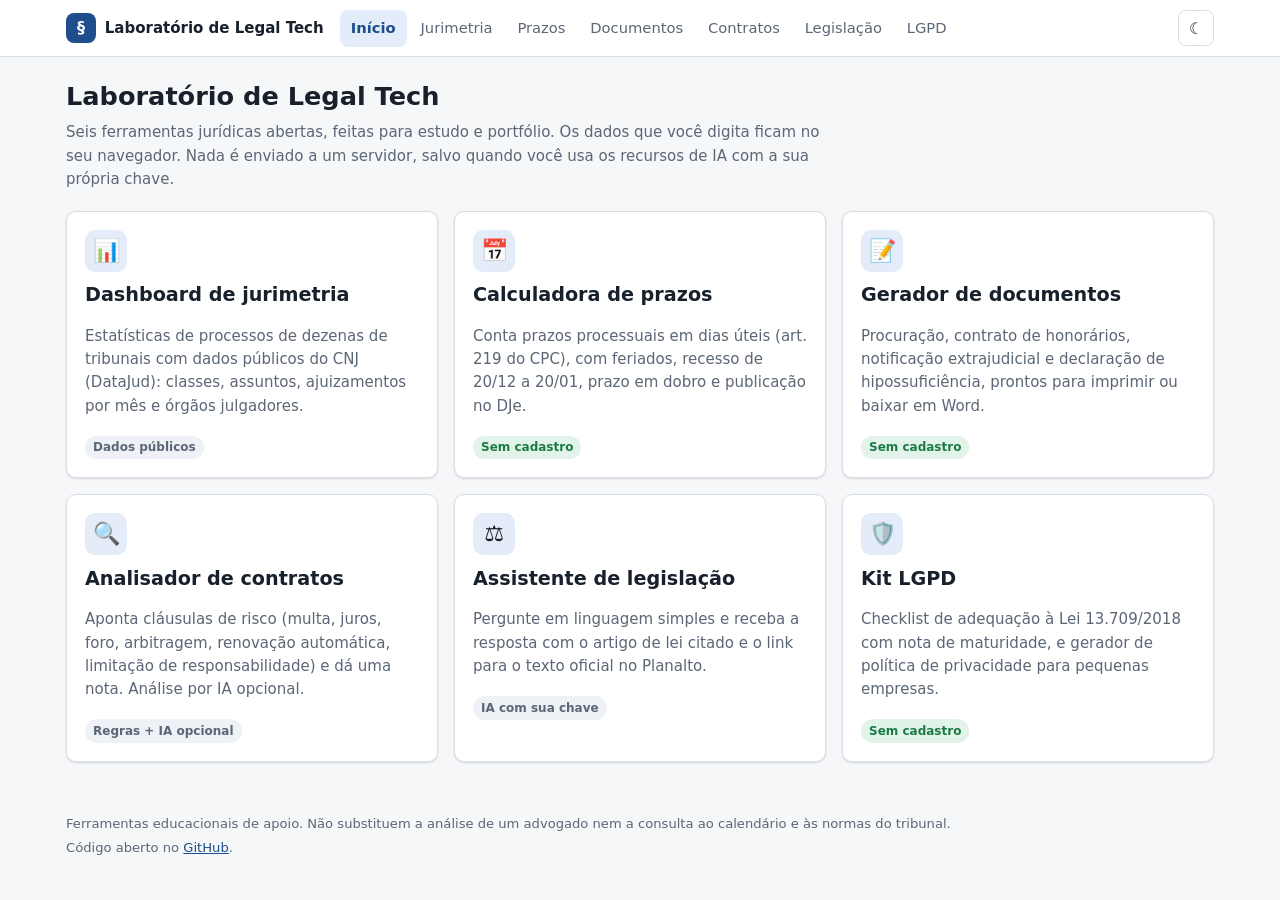
==== index.html @ 6001fd07 "Plataforma de legal tech: prazos, documentos, contratos, legislação, LGPD e coletor do DataJud - Cal" ====
<!doctype html>
<html lang="pt-BR">
<head>
  <meta charset="utf-8">
  <meta name="viewport" content="width=device-width, initial-scale=1">
  <title>Laboratório de Legal Tech</title>
  <meta name="description" content="Ferramentas jurídicas abertas: jurimetria com dados do CNJ, calculadora de prazos do CPC, gerador de documentos, analisador de contratos, assistente de legislação e kit LGPD.">
  <script>try{const t=localStorage.getItem('tema');if(t)document.documentElement.dataset.theme=t}catch(e){}</script>
  <link rel="stylesheet" href="assets/css/style.css">
</head>
<body data-base="./" data-page="inicio">
  <main>
    <section class="page-head">
      <h1>Laboratório de Legal Tech</h1>
      <p>Seis ferramentas jurídicas abertas, feitas para estudo e portfólio. Os dados que você digita ficam no seu navegador. Nada é enviado a um servidor, salvo quando você usa os recursos de IA com a sua própria chave.</p>
    </section>

    <div class="grid grid-3">
      <a class="card card-link" href="jurimetria/">
        <span class="card-icon" aria-hidden="true">📊</span>
        <h2>Dashboard de jurimetria</h2>
        <p class="muted">Estatísticas de processos de dezenas de tribunais com dados públicos do CNJ (DataJud): classes, assuntos, ajuizamentos por mês e órgãos julgadores.</p>
        <span><span class="tag">Dados públicos</span></span>
      </a>
      <a class="card card-link" href="prazos/">
        <span class="card-icon" aria-hidden="true">📅</span>
        <h2>Calculadora de prazos</h2>
        <p class="muted">Conta prazos processuais em dias úteis (art. 219 do CPC), com feriados, recesso de 20/12 a 20/01, prazo em dobro e publicação no DJe.</p>
        <span><span class="tag ok">Sem cadastro</span></span>
      </a>
      <a class="card card-link" href="documentos/">
        <span class="card-icon" aria-hidden="true">📝</span>
        <h2>Gerador de documentos</h2>
        <p class="muted">Procuração, contrato de honorários, notificação extrajudicial e declaração de hipossuficiência, prontos para imprimir ou baixar em Word.</p>
        <span><span class="tag ok">Sem cadastro</span></span>
      </a>
      <a class="card card-link" href="contratos/">
        <span class="card-icon" aria-hidden="true">🔍</span>
        <h2>Analisador de contratos</h2>
        <p class="muted">Aponta cláusulas de risco (multa, juros, foro, arbitragem, renovação automática, limitação de responsabilidade) e dá uma nota. Análise por IA opcional.</p>
        <span><span class="tag">Regras + IA opcional</span></span>
      </a>
      <a class="card card-link" href="legislacao/">
        <span class="card-icon" aria-hidden="true">⚖️</span>
        <h2>Assistente de legislação</h2>
        <p class="muted">Pergunte em linguagem simples e receba a resposta com o artigo de lei citado e o link para o texto oficial no Planalto.</p>
        <span><span class="tag">IA com sua chave</span></span>
      </a>
      <a class="card card-link" href="lgpd/">
        <span class="card-icon" aria-hidden="true">🛡️</span>
        <h2>Kit LGPD</h2>
        <p class="muted">Checklist de adequação à Lei 13.709/2018 com nota de maturidade, e gerador de política de privacidade para pequenas empresas.</p>
        <span><span class="tag ok">Sem cadastro</span></span>
      </a>
    </div>
  </main>
  <script src="assets/js/common.js"></script>
</body>
</html>
---- assets/css/style.css ----
/* Laboratório de Legal Tech — estilos compartilhados */
:root {
  --bg: #f6f7f9;
  --surface: #ffffff;
  --surface-2: #eef1f5;
  --text: #17202b;
  --muted: #5b6676;
  --border: #d9dee6;
  --primary: #1f4e8c;
  --primary-ink: #ffffff;
  --primary-soft: #e3ecf8;
  --accent: #a8792a;
  --ok: #1b7a46;
  --ok-soft: #e2f3e9;
  --warn: #9a6400;
  --warn-soft: #fbf0d9;
  --bad: #b3261e;
  --bad-soft: #fbe4e2;
  --shadow: 0 1px 2px rgba(16, 24, 40, .06), 0 1px 3px rgba(16, 24, 40, .08);
  --radius: 10px;
  --font: "Inter", system-ui, -apple-system, "Segoe UI", Roboto, sans-serif;
  --mono: ui-monospace, "Cascadia Code", Consolas, monospace;
  color-scheme: light;
}
@media (prefers-color-scheme: dark) {
  :root:not([data-theme="light"]) {
    --bg: #0f141b; --surface: #161d27; --surface-2: #1d2633; --text: #e6ebf2; --muted: #9aa6b6;
    --border: #2a3545; --primary: #6ea1e6; --primary-ink: #0b1220; --primary-soft: #1c2c44;
    --accent: #d8b06a; --ok: #5cc98c; --ok-soft: #15301f; --warn: #e5b45a; --warn-soft: #33280f;
    --bad: #f08a82; --bad-soft: #3a1714; --shadow: none; color-scheme: dark;
  }
}
:root[data-theme="dark"] {
  --bg: #0f141b; --surface: #161d27; --surface-2: #1d2633; --text: #e6ebf2; --muted: #9aa6b6;
  --border: #2a3545; --primary: #6ea1e6; --primary-ink: #0b1220; --primary-soft: #1c2c44;
  --accent: #d8b06a; --ok: #5cc98c; --ok-soft: #15301f; --warn: #e5b45a; --warn-soft: #33280f;
  --bad: #f08a82; --bad-soft: #3a1714; --shadow: none; color-scheme: dark;
}

* { box-sizing: border-box; }
html { -webkit-text-size-adjust: 100%; }
body { margin: 0; background: var(--bg); color: var(--text); font: 15px/1.55 var(--font); }
a { color: var(--primary); }
h1, h2, h3 { line-height: 1.25; margin: 0 0 .5rem; }
h1 { font-size: 1.6rem; }
h2 { font-size: 1.2rem; }
h3 { font-size: 1rem; }
p { margin: 0 0 .75rem; }
small, .muted { color: var(--muted); }
code { font-family: var(--mono); font-size: .9em; background: var(--surface-2); padding: .1em .35em; border-radius: 4px; }

/* Cabeçalho e navegação */
.topbar { position: sticky; top: 0; z-index: 10; background: var(--surface); border-bottom: 1px solid var(--border); }
.topbar-inner { max-width: 1180px; margin: 0 auto; display: flex; align-items: center; gap: 1rem; padding: .6rem 16px; }
.brand { display: flex; align-items: center; gap: .55rem; font-weight: 700; color: var(--text); text-decoration: none; white-space: nowrap; }
.brand-mark { width: 30px; height: 30px; border-radius: 8px; background: var(--primary); color: var(--primary-ink); display: grid; place-items: center; font-size: 16px; }
.nav { display: flex; gap: .15rem; flex: 1; overflow-x: auto; scrollbar-width: none; }
.nav::-webkit-scrollbar { display: none; }
.nav a { padding: .45rem .7rem; border-radius: 8px; color: var(--muted); text-decoration: none; white-space: nowrap; font-size: .92rem; }
.nav a:hover { background: var(--surface-2); color: var(--text); }
.nav a[aria-current="page"] { background: var(--primary-soft); color: var(--primary); font-weight: 600; }
.icon-btn { border: 1px solid var(--border); background: var(--surface); color: var(--text); border-radius: 8px; width: 36px; height: 36px; cursor: pointer; font-size: 16px; flex: none; }
@media (max-width: 760px) {
  .topbar-inner { flex-wrap: wrap; }
  .nav { order: 3; flex-basis: 100%; }
  .brand-text small { display: none; }
}

/* Layout */
main { max-width: 1180px; margin: 0 auto; padding: 24px 16px 48px; }
.page-head { margin-bottom: 1.25rem; }
.page-head p { color: var(--muted); max-width: 760px; }
.grid { display: grid; gap: 16px; }
.grid-2 { grid-template-columns: repeat(2, minmax(0, 1fr)); }
.grid-3 { grid-template-columns: repeat(3, minmax(0, 1fr)); }
.grid-4 { grid-template-columns: repeat(4, minmax(0, 1fr)); }
.split { display: grid; grid-template-columns: minmax(0, 380px) minmax(0, 1fr); gap: 16px; align-items: start; }
@media (max-width: 980px) { .grid-3, .grid-4 { grid-template-columns: repeat(2, minmax(0, 1fr)); } .split { grid-template-columns: minmax(0, 1fr); } }
@media (max-width: 620px) { .grid-2, .grid-3, .grid-4 { grid-template-columns: minmax(0, 1fr); } }

.card { background: var(--surface); border: 1px solid var(--border); border-radius: var(--radius); padding: 18px; box-shadow: var(--shadow); min-width: 0; }
.card h2 { margin-bottom: .75rem; }
.card-link { text-decoration: none; color: inherit; display: flex; flex-direction: column; gap: .35rem; transition: border-color .15s, transform .15s; }
.card-link:hover { border-color: var(--primary); transform: translateY(-1px); }
.card-icon { font-size: 22px; width: 42px; height: 42px; border-radius: 10px; background: var(--primary-soft); display: grid; place-items: center; margin-bottom: .35rem; }
.tag { display: inline-block; font-size: .75rem; font-weight: 600; padding: .15rem .5rem; border-radius: 999px; background: var(--surface-2); color: var(--muted); }
.tag.ok { background: var(--ok-soft); color: var(--ok); }
.tag.warn { background: var(--warn-soft); color: var(--warn); }
.tag.bad { background: var(--bad-soft); color: var(--bad); }

/* Formulários */
label { display: block; font-weight: 600; font-size: .88rem; margin: .7rem 0 .3rem; }
label .hint { font-weight: 400; color: var(--muted); }
input[type="text"], input[type="number"], input[type="date"], input[type="email"], input[type="password"], select, textarea {
  width: 100%; padding: .55rem .65rem; border: 1px solid var(--border); border-radius: 8px; background: var(--surface); color: var(--text); font: inherit;
}
textarea { min-height: 120px; resize: vertical; }
input:focus, select:focus, textarea:focus, button:focus-visible { outline: 2px solid var(--primary); outline-offset: 1px; }
.check { display: flex; gap: .5rem; align-items: flex-start; font-weight: 400; margin: .4rem 0; }
.check input { margin-top: .25rem; }
.row { display: flex; gap: .75rem; flex-wrap: wrap; }
.row > * { flex: 1 1 160px; }
fieldset { border: 1px solid var(--border); border-radius: 8px; padding: .25rem .9rem .8rem; margin: .8rem 0 0; }
legend { font-weight: 600; font-size: .88rem; padding: 0 .3rem; }

.btn { display: inline-flex; align-items: center; gap: .4rem; border: 1px solid var(--primary); background: var(--primary); color: var(--primary-ink); padding: .55rem .95rem; border-radius: 8px; font: inherit; font-weight: 600; cursor: pointer; text-decoration: none; }
.btn:hover { filter: brightness(1.05); }
.btn.secondary { background: var(--surface); color: var(--primary); }
.btn:disabled { opacity: .55; cursor: not-allowed; }
.actions { display: flex; gap: .5rem; flex-wrap: wrap; margin-top: 1rem; }

/* Avisos */
.notice { border-left: 4px solid var(--accent); background: var(--surface-2); padding: .75rem 1rem; border-radius: 0 8px 8px 0; font-size: .9rem; margin: 1rem 0; }
.notice.bad { border-color: var(--bad); background: var(--bad-soft); }
.notice.ok { border-color: var(--ok); background: var(--ok-soft); }

/* Tabelas */
.table-wrap { overflow-x: auto; }
table { width: 100%; border-collapse: collapse; font-size: .9rem; }
th, td { text-align: left; padding: .5rem .6rem; border-bottom: 1px solid var(--border); vertical-align: top; }
th { color: var(--muted); font-weight: 600; font-size: .8rem; text-transform: uppercase; letter-spacing: .03em; }
td.num, th.num { text-align: right; font-variant-numeric: tabular-nums; }

/* KPIs */
.kpi { display: flex; flex-direction: column; gap: .2rem; }
.kpi .value { font-size: 1.7rem; font-weight: 700; font-variant-numeric: tabular-nums; }
.kpi .label { color: var(--muted); font-size: .85rem; }

.spinner { display: inline-block; width: 14px; height: 14px; border: 2px solid currentColor; border-right-color: transparent; border-radius: 50%; animation: spin .8s linear infinite; vertical-align: -2px; }
@keyframes spin { to { transform: rotate(360deg); } }

/* Rodapé */
.footer { max-width: 1180px; margin: 0 auto; padding: 0 16px 32px; color: var(--muted); font-size: .82rem; }
.footer p { margin: .25rem 0; }

/* Impressão */
@media print {
  .topbar, .footer, .no-print { display: none !important; }
  body { background: #fff; color: #000; }
  main { padding: 0; max-width: none; }
  .card { border: none; box-shadow: none; padding: 0; }
}
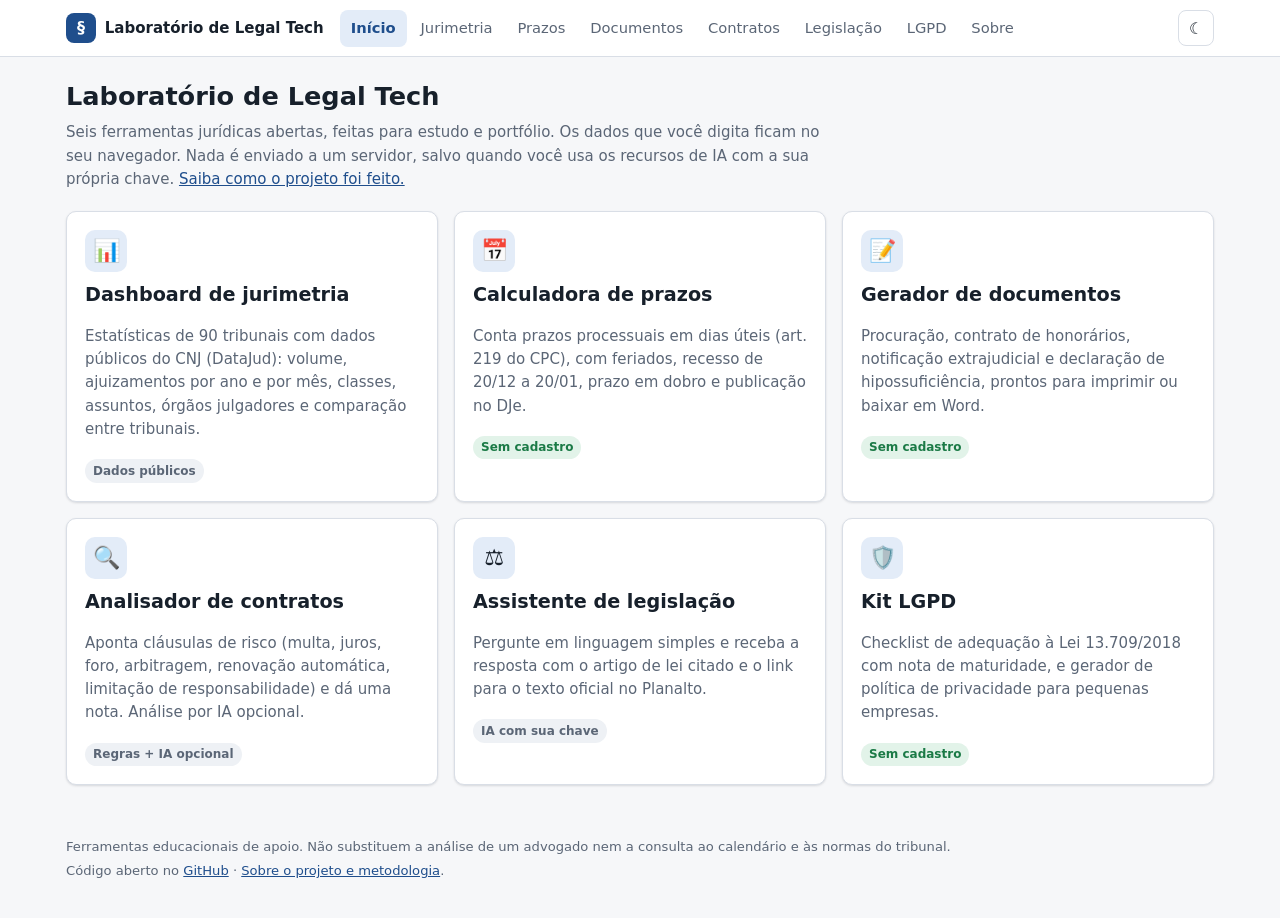
==== commit 9f35c9c4: "Cria o dashboard de jurimetria e a página Sobre - jurimetria/: panorama nacional, página por tribuna" ====
--- a/index.html
+++ b/index.html
@@ -12,14 +12,14 @@
   <main>
     <section class="page-head">
       <h1>Laboratório de Legal Tech</h1>
-      <p>Seis ferramentas jurídicas abertas, feitas para estudo e portfólio. Os dados que você digita ficam no seu navegador. Nada é enviado a um servidor, salvo quando você usa os recursos de IA com a sua própria chave.</p>
+      <p>Seis ferramentas jurídicas abertas, feitas para estudo e portfólio. Os dados que você digita ficam no seu navegador. Nada é enviado a um servidor, salvo quando você usa os recursos de IA com a sua própria chave. <a href="sobre/">Saiba como o projeto foi feito.</a></p>
     </section>
 
     <div class="grid grid-3">
       <a class="card card-link" href="jurimetria/">
         <span class="card-icon" aria-hidden="true">📊</span>
         <h2>Dashboard de jurimetria</h2>
-        <p class="muted">Estatísticas de processos de dezenas de tribunais com dados públicos do CNJ (DataJud): classes, assuntos, ajuizamentos por mês e órgãos julgadores.</p>
+        <p class="muted">Estatísticas de 90 tribunais com dados públicos do CNJ (DataJud): volume, ajuizamentos por ano e por mês, classes, assuntos, órgãos julgadores e comparação entre tribunais.</p>
         <span><span class="tag">Dados públicos</span></span>
       </a>
       <a class="card card-link" href="prazos/">
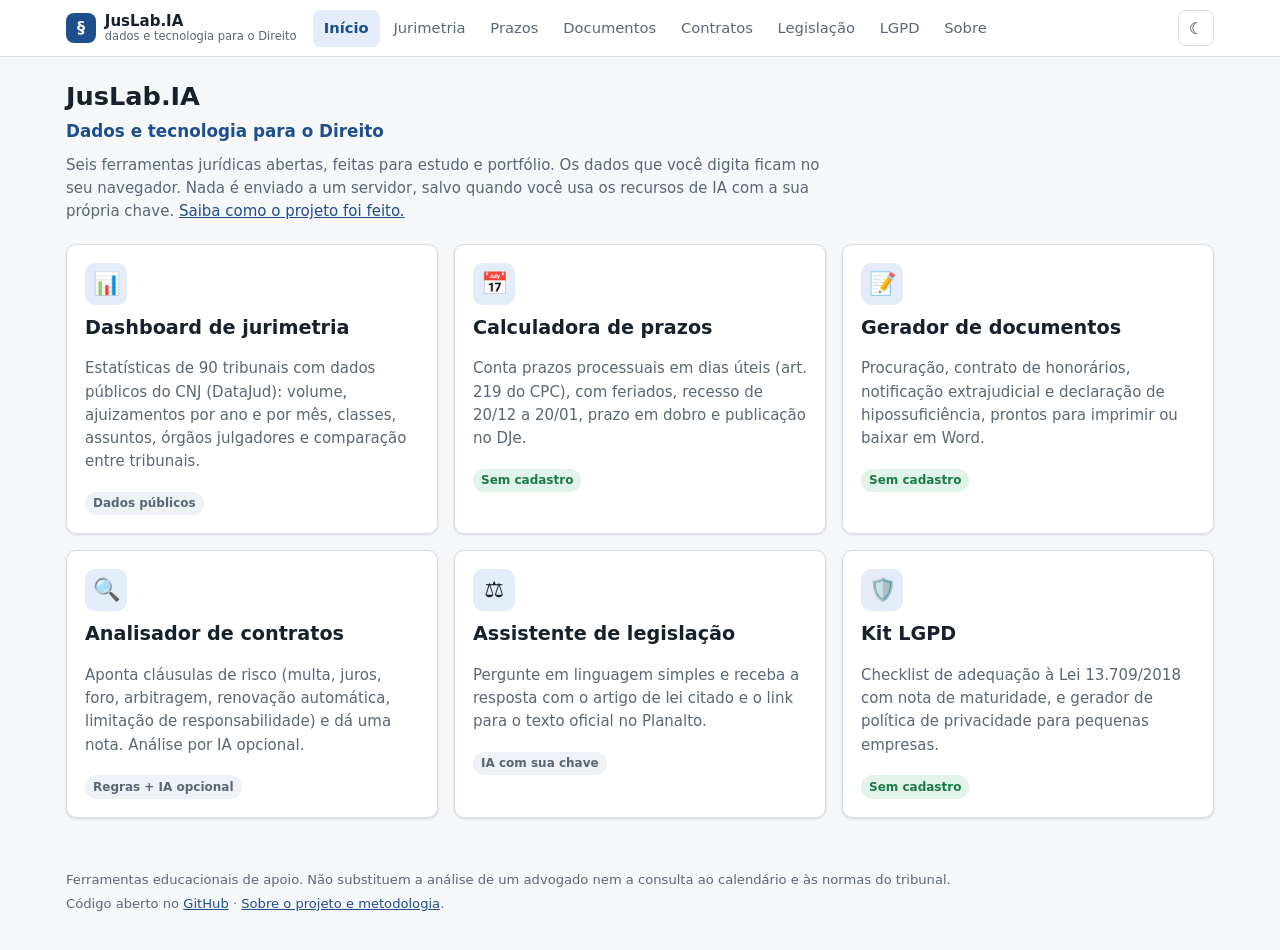
==== commit 6f07834a: "Renomeia o site para JusLab.IA Nome novo com o subtítulo "dados e tecnologia para o Direito" no cabe" ====
--- a/index.html
+++ b/index.html
@@ -3,15 +3,28 @@
 <head>
   <meta charset="utf-8">
   <meta name="viewport" content="width=device-width, initial-scale=1">
-  <title>Laboratório de Legal Tech</title>
+  <title>JusLab.IA · Dados e tecnologia para o Direito</title>
   <meta name="description" content="Ferramentas jurídicas abertas: jurimetria com dados do CNJ, calculadora de prazos do CPC, gerador de documentos, analisador de contratos, assistente de legislação e kit LGPD.">
+  <link rel="canonical" href="https://langcasagrande.github.io/dashboard-jurimetria/">
+  <meta property="og:type" content="website">
+  <meta property="og:locale" content="pt_BR">
+  <meta property="og:site_name" content="JusLab.IA">
+  <meta property="og:title" content="JusLab.IA · Dados e tecnologia para o Direito">
+  <meta property="og:description" content="Ferramentas jurídicas abertas: jurimetria com dados do CNJ, calculadora de prazos do CPC, gerador de documentos, analisador de contratos, assistente de legislação e kit LGPD.">
+  <meta property="og:url" content="https://langcasagrande.github.io/dashboard-jurimetria/">
+  <meta property="og:image" content="https://langcasagrande.github.io/dashboard-jurimetria/assets/og.png">
+  <meta property="og:image:width" content="1200">
+  <meta property="og:image:height" content="630">
+  <meta property="og:image:alt" content="JusLab.IA: jurimetria com dados públicos do CNJ">
+  <meta name="twitter:card" content="summary_large_image">
   <script>try{const t=localStorage.getItem('tema');if(t)document.documentElement.dataset.theme=t}catch(e){}</script>
   <link rel="stylesheet" href="assets/css/style.css">
 </head>
 <body data-base="./" data-page="inicio">
   <main>
     <section class="page-head">
-      <h1>Laboratório de Legal Tech</h1>
+      <h1>JusLab.IA</h1>
+      <p class="tagline">Dados e tecnologia para o Direito</p>
       <p>Seis ferramentas jurídicas abertas, feitas para estudo e portfólio. Os dados que você digita ficam no seu navegador. Nada é enviado a um servidor, salvo quando você usa os recursos de IA com a sua própria chave. <a href="sobre/">Saiba como o projeto foi feito.</a></p>
     </section>
 
--- a/assets/css/style.css
+++ b/assets/css/style.css
@@ -1,4 +1,4 @@
-/* Laboratório de Legal Tech — estilos compartilhados */
+/* JusLab.IA — estilos compartilhados */
 :root {
   --bg: #f6f7f9;
   --surface: #ffffff;
@@ -12,7 +12,7 @@
   --accent: #a8792a;
   --ok: #1b7a46;
   --ok-soft: #e2f3e9;
-  --warn: #9a6400;
+  --warn: #8a5a00;
   --warn-soft: #fbf0d9;
   --bad: #b3261e;
   --bad-soft: #fbe4e2;
@@ -53,12 +53,16 @@
 .topbar { position: sticky; top: 0; z-index: 10; background: var(--surface); border-bottom: 1px solid var(--border); }
 .topbar-inner { max-width: 1180px; margin: 0 auto; display: flex; align-items: center; gap: 1rem; padding: .6rem 16px; }
 .brand { display: flex; align-items: center; gap: .55rem; font-weight: 700; color: var(--text); text-decoration: none; white-space: nowrap; }
+.brand-text { display: flex; flex-direction: column; line-height: 1.15; }
+.brand-text small { font-weight: 400; font-size: .72rem; color: var(--muted); }
+.tagline { font-size: 1.05rem; color: var(--primary) !important; font-weight: 600; margin: -.2rem 0 .6rem; }
 .brand-mark { width: 30px; height: 30px; border-radius: 8px; background: var(--primary); color: var(--primary-ink); display: grid; place-items: center; font-size: 16px; }
 .nav { display: flex; gap: .15rem; flex: 1; overflow-x: auto; scrollbar-width: none; }
 .nav::-webkit-scrollbar { display: none; }
 .nav a { padding: .45rem .7rem; border-radius: 8px; color: var(--muted); text-decoration: none; white-space: nowrap; font-size: .92rem; }
 .nav a:hover { background: var(--surface-2); color: var(--text); }
 .nav a[aria-current="page"] { background: var(--primary-soft); color: var(--primary); font-weight: 600; }
+.topbar-inner > .icon-btn { margin-left: auto; }
 .icon-btn { border: 1px solid var(--border); background: var(--surface); color: var(--text); border-radius: 8px; width: 36px; height: 36px; cursor: pointer; font-size: 16px; flex: none; }
 @media (max-width: 760px) {
   .topbar-inner { flex-wrap: wrap; }
@@ -75,7 +79,12 @@
 .grid-3 { grid-template-columns: repeat(3, minmax(0, 1fr)); }
 .grid-4 { grid-template-columns: repeat(4, minmax(0, 1fr)); }
 .split { display: grid; grid-template-columns: minmax(0, 380px) minmax(0, 1fr); gap: 16px; align-items: start; }
-@media (max-width: 980px) { .grid-3, .grid-4 { grid-template-columns: repeat(2, minmax(0, 1fr)); } .split { grid-template-columns: minmax(0, 1fr); } }
+.split.lateral-direita { grid-template-columns: minmax(0, 1fr) minmax(0, var(--lateral, 320px)); }
+@media (max-width: 980px) {
+  .grid-3, .grid-4 { grid-template-columns: repeat(2, minmax(0, 1fr)); }
+  .split, .split.lateral-direita { grid-template-columns: minmax(0, 1fr); }
+  .split > [style*="sticky"], .split > .sticky { position: static !important; }
+}
 @media (max-width: 620px) { .grid-2, .grid-3, .grid-4 { grid-template-columns: minmax(0, 1fr); } }
 
 .card { background: var(--surface); border: 1px solid var(--border); border-radius: var(--radius); padding: 18px; box-shadow: var(--shadow); min-width: 0; }
@@ -129,6 +138,10 @@
 .spinner { display: inline-block; width: 14px; height: 14px; border: 2px solid currentColor; border-right-color: transparent; border-radius: 50%; animation: spin .8s linear infinite; vertical-align: -2px; }
 @keyframes spin { to { transform: rotate(360deg); } }
 
+/* Atalho de teclado para pular o menu */
+.pular { position: absolute; left: 8px; top: -48px; z-index: 100; background: var(--primary); color: var(--primary-ink); padding: .5rem .8rem; border-radius: 8px; font-weight: 600; text-decoration: none; }
+.pular:focus { top: 8px; }
+
 /* Rodapé */
 .footer { max-width: 1180px; margin: 0 auto; padding: 0 16px 32px; color: var(--muted); font-size: .82rem; }
 .footer p { margin: .25rem 0; }
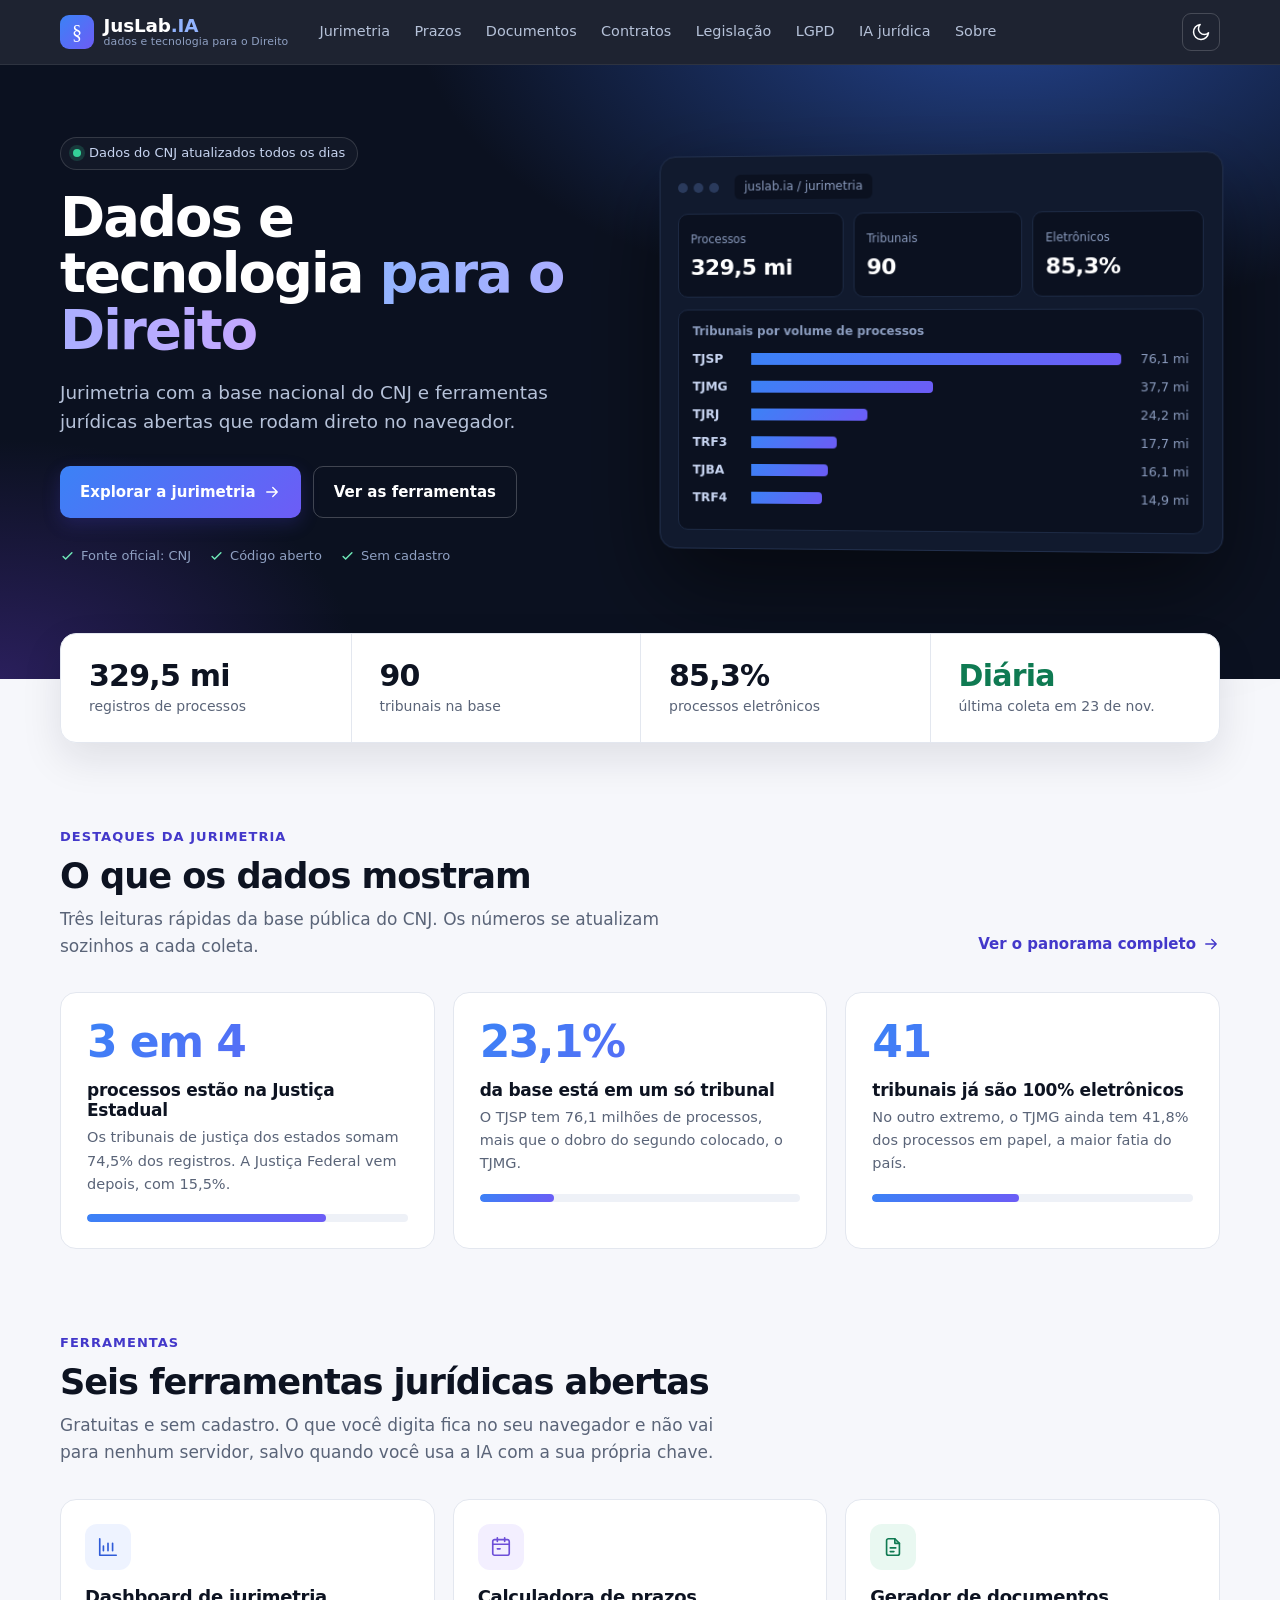
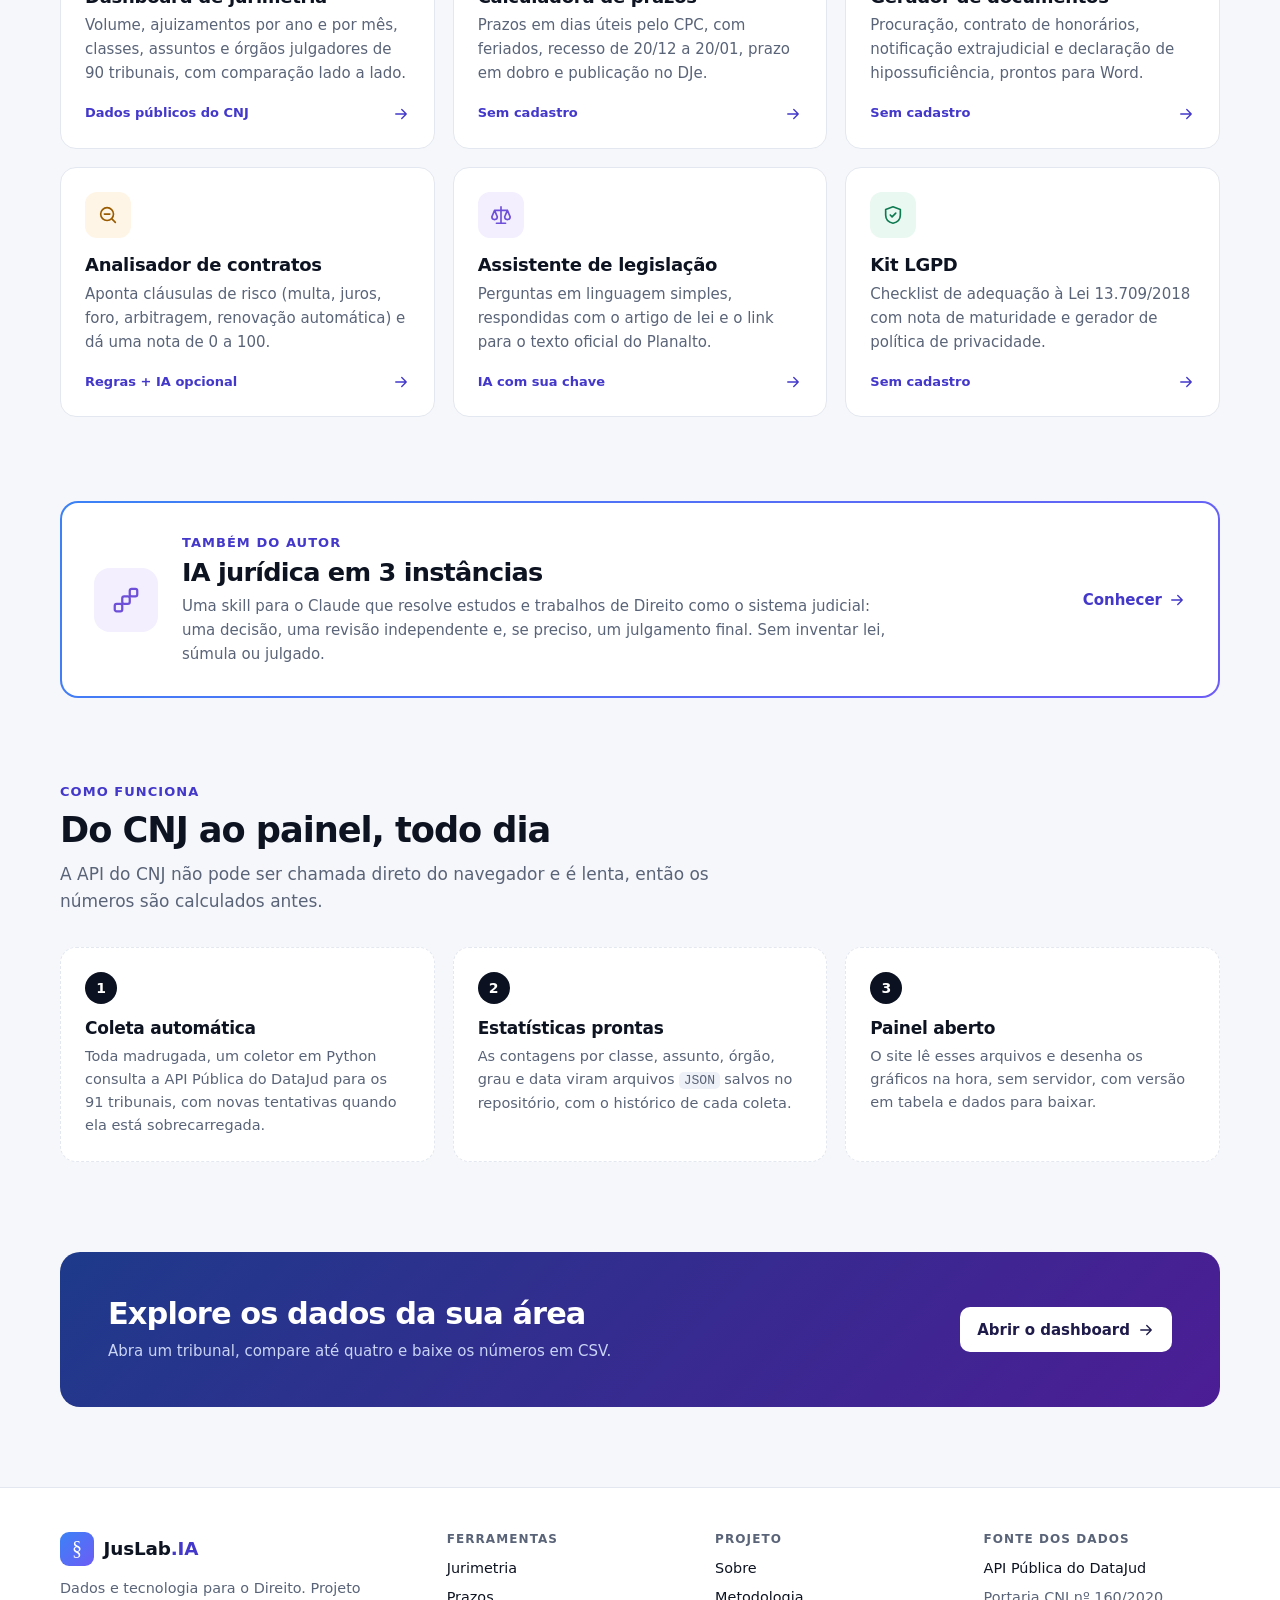
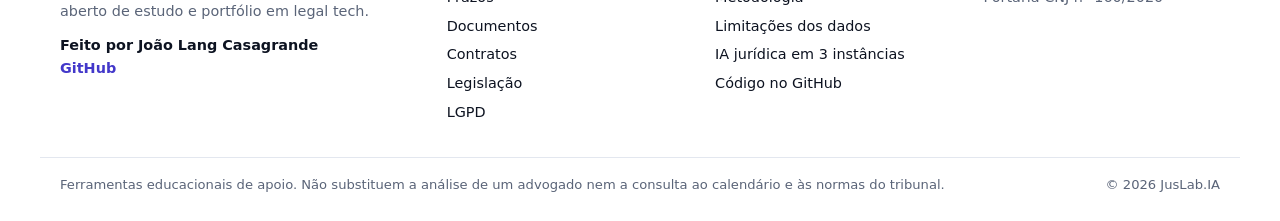
==== commit 8de70c38: "Layout novo (B · Tecnologia), vitrine da IA jurídica e autoria - Visual novo em todo o site: cabeçal" ====
--- a/index.html
+++ b/index.html
@@ -19,54 +19,92 @@
   <meta name="twitter:card" content="summary_large_image">
   <script>try{const t=localStorage.getItem('tema');if(t)document.documentElement.dataset.theme=t}catch(e){}</script>
   <link rel="stylesheet" href="assets/css/style.css">
+  <link rel="stylesheet" href="assets/css/inicio.css">
 </head>
 <body data-base="./" data-page="inicio">
-  <main>
-    <section class="page-head">
-      <h1>JusLab.IA</h1>
-      <p class="tagline">Dados e tecnologia para o Direito</p>
-      <p>Seis ferramentas jurídicas abertas, feitas para estudo e portfólio. Os dados que você digita ficam no seu navegador. Nada é enviado a um servidor, salvo quando você usa os recursos de IA com a sua própria chave. <a href="sobre/">Saiba como o projeto foi feito.</a></p>
+  <section class="escuro" aria-labelledby="titulo-inicio">
+    <div class="hero">
+      <div>
+        <span class="pill"><i></i>Dados do CNJ atualizados todos os dias</span>
+        <h1 id="titulo-inicio">Dados e tecnologia <span>para o Direito</span></h1>
+        <p class="lead">Jurimetria com a base nacional do CNJ e ferramentas jurídicas abertas que rodam direto no navegador.</p>
+        <div class="btns">
+          <a class="btn" href="jurimetria/">Explorar a jurimetria <span data-icone="seta"></span></a>
+          <a class="btn contorno" href="#ferramentas">Ver as ferramentas</a>
+        </div>
+        <ul class="confianca">
+          <li><span data-icone="check"></span>Fonte oficial: CNJ</li>
+          <li><span data-icone="check"></span>Código aberto</li>
+          <li><span data-icone="check"></span>Sem cadastro</li>
+        </ul>
+      </div>
+      <a class="tela" href="jurimetria/" aria-label="Abrir o dashboard de jurimetria">
+        <div class="tela-bar" aria-hidden="true"><i></i><i></i><i></i><span>juslab.ia / jurimetria</span></div>
+        <div class="tela-kpis">
+          <div><span>Processos</span><b data-campo="total-curto">329,5 mi</b></div>
+          <div><span>Tribunais</span><b data-campo="tribunais">90</b></div>
+          <div><span>Eletrônicos</span><b data-campo="eletronico">85,3%</b></div>
+        </div>
+        <div class="tela-barras">
+          <h2>Tribunais por volume de processos</h2>
+          <div data-campo="barras"></div>
+        </div>
+      </a>
+    </div>
+  </section>
+
+  <main id="conteudo">
+    <div class="faixa">
+      <div><b data-campo="total-curto">329,5 mi</b><span>registros de processos</span></div>
+      <div><b data-campo="tribunais">90</b><span>tribunais na base</span></div>
+      <div><b data-campo="eletronico">85,3%</b><span>processos eletrônicos</span></div>
+      <div class="vivo"><b>Diária</b><span data-campo="atualizacao">atualização automática</span></div>
+    </div>
+
+    <section class="sec">
+      <div class="cab">
+        <div><span class="rotulo-sec">Destaques da jurimetria</span><h2>O que os dados mostram</h2>
+          <p class="intro">Três leituras rápidas da base pública do CNJ. Os números se atualizam sozinhos a cada coleta.</p></div>
+        <a class="mais" href="jurimetria/">Ver o panorama completo <span data-icone="seta"></span></a>
+      </div>
+      <div class="achados" data-campo="achados">
+        <article class="achado"><b>3 em 4</b><h3>processos estão na Justiça Estadual</h3><p>Os tribunais de justiça dos estados concentram a maior parte dos registros.</p></article>
+        <article class="achado"><b>23,1%</b><h3>da base está em um só tribunal</h3><p>O TJSP é, de longe, o maior tribunal da base.</p></article>
+        <article class="achado"><b>41</b><h3>tribunais já são 100% eletrônicos</h3><p>Outros ainda guardam parte dos processos em papel.</p></article>
+      </div>
     </section>
 
-    <div class="grid grid-3">
-      <a class="card card-link" href="jurimetria/">
-        <span class="card-icon" aria-hidden="true">📊</span>
-        <h2>Dashboard de jurimetria</h2>
-        <p class="muted">Estatísticas de 90 tribunais com dados públicos do CNJ (DataJud): volume, ajuizamentos por ano e por mês, classes, assuntos, órgãos julgadores e comparação entre tribunais.</p>
-        <span><span class="tag">Dados públicos</span></span>
+    <section class="sec" id="ferramentas">
+      <span class="rotulo-sec">Ferramentas</span><h2>Seis ferramentas jurídicas abertas</h2>
+      <p class="intro">Gratuitas e sem cadastro. O que você digita fica no seu navegador e não vai para nenhum servidor, salvo quando você usa a IA com a sua própria chave.</p>
+      <div class="ferramentas" data-campo="ferramentas"></div>
+    </section>
+
+    <section class="sec">
+      <a class="destaque-ia" href="ia-juridica/">
+        <div class="ic c-roxo" data-icone="instancias"></div>
+        <div><span class="rotulo-sec">Também do autor</span><h2>IA jurídica em 3 instâncias</h2>
+          <p>Uma skill para o Claude que resolve estudos e trabalhos de Direito como o sistema judicial: uma decisão, uma revisão independente e, se preciso, um julgamento final. Sem inventar lei, súmula ou julgado.</p></div>
+        <span class="ir">Conhecer <span data-icone="seta"></span></span>
       </a>
-      <a class="card card-link" href="prazos/">
-        <span class="card-icon" aria-hidden="true">📅</span>
-        <h2>Calculadora de prazos</h2>
-        <p class="muted">Conta prazos processuais em dias úteis (art. 219 do CPC), com feriados, recesso de 20/12 a 20/01, prazo em dobro e publicação no DJe.</p>
-        <span><span class="tag ok">Sem cadastro</span></span>
-      </a>
-      <a class="card card-link" href="documentos/">
-        <span class="card-icon" aria-hidden="true">📝</span>
-        <h2>Gerador de documentos</h2>
-        <p class="muted">Procuração, contrato de honorários, notificação extrajudicial e declaração de hipossuficiência, prontos para imprimir ou baixar em Word.</p>
-        <span><span class="tag ok">Sem cadastro</span></span>
-      </a>
-      <a class="card card-link" href="contratos/">
-        <span class="card-icon" aria-hidden="true">🔍</span>
-        <h2>Analisador de contratos</h2>
-        <p class="muted">Aponta cláusulas de risco (multa, juros, foro, arbitragem, renovação automática, limitação de responsabilidade) e dá uma nota. Análise por IA opcional.</p>
-        <span><span class="tag">Regras + IA opcional</span></span>
-      </a>
-      <a class="card card-link" href="legislacao/">
-        <span class="card-icon" aria-hidden="true">⚖️</span>
-        <h2>Assistente de legislação</h2>
-        <p class="muted">Pergunte em linguagem simples e receba a resposta com o artigo de lei citado e o link para o texto oficial no Planalto.</p>
-        <span><span class="tag">IA com sua chave</span></span>
-      </a>
-      <a class="card card-link" href="lgpd/">
-        <span class="card-icon" aria-hidden="true">🛡️</span>
-        <h2>Kit LGPD</h2>
-        <p class="muted">Checklist de adequação à Lei 13.709/2018 com nota de maturidade, e gerador de política de privacidade para pequenas empresas.</p>
-        <span><span class="tag ok">Sem cadastro</span></span>
-      </a>
+    </section>
+
+    <section class="sec">
+      <span class="rotulo-sec">Como funciona</span><h2>Do CNJ ao painel, todo dia</h2>
+      <p class="intro">A API do CNJ não pode ser chamada direto do navegador e é lenta, então os números são calculados antes.</p>
+      <div class="passos">
+        <div class="passo"><span class="n">1</span><h3>Coleta automática</h3><p>Toda madrugada, um coletor em Python consulta a API Pública do DataJud para os 91 tribunais, com novas tentativas quando ela está sobrecarregada.</p></div>
+        <div class="passo"><span class="n">2</span><h3>Estatísticas prontas</h3><p>As contagens por classe, assunto, órgão, grau e data viram arquivos <code>JSON</code> salvos no repositório, com o histórico de cada coleta.</p></div>
+        <div class="passo"><span class="n">3</span><h3>Painel aberto</h3><p>O site lê esses arquivos e desenha os gráficos na hora, sem servidor, com versão em tabela e dados para baixar.</p></div>
+      </div>
+    </section>
+
+    <div class="final">
+      <div><h2>Explore os dados da sua área</h2><p>Abra um tribunal, compare até quatro e baixe os números em CSV.</p></div>
+      <a class="btn branco" href="jurimetria/">Abrir o dashboard <span data-icone="seta"></span></a>
     </div>
   </main>
   <script src="assets/js/common.js"></script>
+  <script src="assets/js/inicio.js"></script>
 </body>
 </html>
--- a/assets/css/style.css
+++ b/assets/css/style.css
@@ -1,84 +1,108 @@
-/* JusLab.IA — estilos compartilhados */
+/* JusLab.IA — estilos compartilhados (layout "Tecnologia": topo escuro, conteúdo claro) */
 :root {
-  --bg: #f6f7f9;
+  --bg: #f6f7fb;
   --surface: #ffffff;
-  --surface-2: #eef1f5;
-  --text: #17202b;
-  --muted: #5b6676;
-  --border: #d9dee6;
-  --primary: #1f4e8c;
+  --surface-2: #eef1f7;
+  --text: #0d1321;
+  --muted: #5a6478;
+  --border: #e3e7ef;
+  --primary: #4338ca;
   --primary-ink: #ffffff;
-  --primary-soft: #e3ecf8;
-  --accent: #a8792a;
-  --ok: #1b7a46;
-  --ok-soft: #e2f3e9;
+  --primary-soft: #eef0ff;
+  --accent: #6d5cf6;
+  --ok: #0f7a52;
+  --ok-soft: #e3f6ee;
   --warn: #8a5a00;
   --warn-soft: #fbf0d9;
   --bad: #b3261e;
   --bad-soft: #fbe4e2;
-  --shadow: 0 1px 2px rgba(16, 24, 40, .06), 0 1px 3px rgba(16, 24, 40, .08);
-  --radius: 10px;
+  --shadow: 0 1px 2px rgba(15, 23, 42, .04), 0 4px 14px rgba(15, 23, 42, .05);
+  --shadow-hover: 0 14px 34px rgba(79, 70, 229, .12);
+  --radius: 14px;
+  --gradiente: linear-gradient(135deg, #3b82f6, #6d5cf6);
+  --noite: #0b1120;
   --font: "Inter", system-ui, -apple-system, "Segoe UI", Roboto, sans-serif;
   --mono: ui-monospace, "Cascadia Code", Consolas, monospace;
   color-scheme: light;
 }
 @media (prefers-color-scheme: dark) {
   :root:not([data-theme="light"]) {
-    --bg: #0f141b; --surface: #161d27; --surface-2: #1d2633; --text: #e6ebf2; --muted: #9aa6b6;
-    --border: #2a3545; --primary: #6ea1e6; --primary-ink: #0b1220; --primary-soft: #1c2c44;
-    --accent: #d8b06a; --ok: #5cc98c; --ok-soft: #15301f; --warn: #e5b45a; --warn-soft: #33280f;
-    --bad: #f08a82; --bad-soft: #3a1714; --shadow: none; color-scheme: dark;
+    --bg: #0b1120; --surface: #111a2e; --surface-2: #18233a; --text: #e6ebf2; --muted: #9aa8c2;
+    --border: #22304d; --primary: #a5b4fc; --primary-ink: #0b1120; --primary-soft: #1e2550;
+    --accent: #a78bfa; --ok: #5cc98c; --ok-soft: #15301f; --warn: #e5b45a; --warn-soft: #33280f;
+    --bad: #f08a82; --bad-soft: #3a1714; --shadow: none; --shadow-hover: 0 14px 34px rgba(0, 0, 0, .35); color-scheme: dark;
   }
 }
 :root[data-theme="dark"] {
-  --bg: #0f141b; --surface: #161d27; --surface-2: #1d2633; --text: #e6ebf2; --muted: #9aa6b6;
-  --border: #2a3545; --primary: #6ea1e6; --primary-ink: #0b1220; --primary-soft: #1c2c44;
-  --accent: #d8b06a; --ok: #5cc98c; --ok-soft: #15301f; --warn: #e5b45a; --warn-soft: #33280f;
-  --bad: #f08a82; --bad-soft: #3a1714; --shadow: none; color-scheme: dark;
+  --bg: #0b1120; --surface: #111a2e; --surface-2: #18233a; --text: #e6ebf2; --muted: #9aa8c2;
+  --border: #22304d; --primary: #a5b4fc; --primary-ink: #0b1120; --primary-soft: #1e2550;
+  --accent: #a78bfa; --ok: #5cc98c; --ok-soft: #15301f; --warn: #e5b45a; --warn-soft: #33280f;
+  --bad: #f08a82; --bad-soft: #3a1714; --shadow: none; --shadow-hover: 0 14px 34px rgba(0, 0, 0, .35); color-scheme: dark;
 }
 
 * { box-sizing: border-box; }
 html { -webkit-text-size-adjust: 100%; }
-body { margin: 0; background: var(--bg); color: var(--text); font: 15px/1.55 var(--font); }
+body { margin: 0; background: var(--bg); color: var(--text); font: 15px/1.6 var(--font); }
 a { color: var(--primary); }
-h1, h2, h3 { line-height: 1.25; margin: 0 0 .5rem; }
-h1 { font-size: 1.6rem; }
+h1, h2, h3 { line-height: 1.2; margin: 0 0 .5rem; letter-spacing: -.015em; }
+h1 { font-size: 1.75rem; }
 h2 { font-size: 1.2rem; }
 h3 { font-size: 1rem; }
 p { margin: 0 0 .75rem; }
 small, .muted { color: var(--muted); }
-code { font-family: var(--mono); font-size: .9em; background: var(--surface-2); padding: .1em .35em; border-radius: 4px; }
-
-/* Cabeçalho e navegação */
-.topbar { position: sticky; top: 0; z-index: 10; background: var(--surface); border-bottom: 1px solid var(--border); }
-.topbar-inner { max-width: 1180px; margin: 0 auto; display: flex; align-items: center; gap: 1rem; padding: .6rem 16px; }
-.brand { display: flex; align-items: center; gap: .55rem; font-weight: 700; color: var(--text); text-decoration: none; white-space: nowrap; }
-.brand-text { display: flex; flex-direction: column; line-height: 1.15; }
-.brand-text small { font-weight: 400; font-size: .72rem; color: var(--muted); }
-.tagline { font-size: 1.05rem; color: var(--primary) !important; font-weight: 600; margin: -.2rem 0 .6rem; }
-.brand-mark { width: 30px; height: 30px; border-radius: 8px; background: var(--primary); color: var(--primary-ink); display: grid; place-items: center; font-size: 16px; }
-.nav { display: flex; gap: .15rem; flex: 1; overflow-x: auto; scrollbar-width: none; }
-.nav::-webkit-scrollbar { display: none; }
-.nav a { padding: .45rem .7rem; border-radius: 8px; color: var(--muted); text-decoration: none; white-space: nowrap; font-size: .92rem; }
-.nav a:hover { background: var(--surface-2); color: var(--text); }
-.nav a[aria-current="page"] { background: var(--primary-soft); color: var(--primary); font-weight: 600; }
+code { font-family: var(--mono); font-size: .9em; background: var(--surface-2); padding: .1em .35em; border-radius: 5px; }
+
+/* Cabeçalho: sempre escuro e translúcido, fixo no topo */
+.topbar { position: sticky; top: 0; z-index: 20; background: rgba(11, 17, 32, .92); backdrop-filter: blur(10px); -webkit-backdrop-filter: blur(10px); border-bottom: 1px solid rgba(255, 255, 255, .07); }
+.topbar-inner { max-width: 1200px; margin: 0 auto; display: flex; align-items: center; gap: 1.25rem; padding: 0 20px; height: 64px; }
+.brand { display: flex; align-items: center; gap: .6rem; font-weight: 800; color: #fff; text-decoration: none; white-space: nowrap; font-size: 1.15rem; letter-spacing: -.01em; }
+.brand-mark { width: 34px; height: 34px; border-radius: 9px; background: var(--gradiente); color: #fff; display: grid; place-items: center; font: 20px Georgia, serif; flex: none; }
+.brand-text { display: flex; flex-direction: column; line-height: 1.1; }
+.brand-text .ia { color: #93b4ff; }
+.brand-text small { font-weight: 500; font-size: .68rem; color: #8fa0c2; letter-spacing: .01em; }
+.nav { display: flex; gap: 2px; flex: 1; }
+.nav a { padding: .45rem .7rem; border-radius: 8px; color: #b6c2d9; text-decoration: none; white-space: nowrap; font-size: .9rem; }
+.nav a:hover { color: #fff; background: rgba(255, 255, 255, .06); }
+.nav a[aria-current="page"] { color: #fff; background: rgba(255, 255, 255, .1); font-weight: 600; }
+.topbar .icon-btn { border: 1px solid rgba(255, 255, 255, .18); background: transparent; color: #fff; }
 .topbar-inner > .icon-btn { margin-left: auto; }
-.icon-btn { border: 1px solid var(--border); background: var(--surface); color: var(--text); border-radius: 8px; width: 36px; height: 36px; cursor: pointer; font-size: 16px; flex: none; }
-@media (max-width: 760px) {
-  .topbar-inner { flex-wrap: wrap; }
-  .nav { order: 3; flex-basis: 100%; }
-  .brand-text small { display: none; }
-}
+.icon-btn { border: 1px solid var(--border); background: var(--surface); color: var(--text); border-radius: 9px; width: 38px; height: 38px; cursor: pointer; font-size: 16px; flex: none; display: grid; place-items: center; }
+.icon-btn svg { width: 20px; height: 20px; }
+.menu-btn { display: none; }
+@media (max-width: 1080px) {
+  .topbar-inner { gap: .75rem; }
+  .menu-btn { display: grid; }
+  .nav { display: none; position: absolute; top: 64px; left: 0; right: 0; flex-direction: column; gap: 0; padding: 8px 12px 16px; background: #0b1120; border-bottom: 1px solid rgba(255, 255, 255, .08); box-shadow: 0 24px 40px rgba(0, 0, 0, .35); }
+  .topbar.aberto { background: #0b1120; backdrop-filter: none; -webkit-backdrop-filter: none; }
+  .topbar.aberto .nav { display: flex; }
+  .nav a { padding: .75rem .8rem; font-size: 1rem; }
+  .topbar-inner > .menu-btn { margin-left: auto; }
+  .topbar-inner > #theme-toggle { margin-left: 0; }
+}
+@media (max-width: 420px) { .brand-text small { display: none; } }
+
+/* Faixa escura com o título de cada ferramenta */
+.banda { background: radial-gradient(900px 380px at 80% -20%, #24448f 0%, rgba(11, 17, 32, 0) 65%), radial-gradient(500px 300px at 0% 120%, #2a1f5c 0%, rgba(11, 17, 32, 0) 60%), var(--noite); color: #fff; }
+.banda-in { max-width: 1200px; margin: 0 auto; padding: 40px 20px 44px; }
+.banda .page-head { margin: 0; }
+.banda h1 { font-size: 2.3rem; font-weight: 800; letter-spacing: -.03em; margin-bottom: .6rem; }
+.banda .page-head p { color: #b6c2d9; font-size: 1.05rem; max-width: 780px; }
+.banda .page-head p.muted { color: #8fa0c2; font-size: .9rem; }
+.banda a { color: #a5b4fc; }
+.banda .btn, .banda .btn:hover { color: #fff; }
+.rotulo { display: inline-block; font-size: .78rem; font-weight: 700; letter-spacing: .09em; text-transform: uppercase; color: #a5b4fc; margin-bottom: .6rem; }
+@media (max-width: 620px) { .banda-in { padding: 28px 16px 32px; } .banda h1 { font-size: 1.75rem; } }
 
 /* Layout */
-main { max-width: 1180px; margin: 0 auto; padding: 24px 16px 48px; }
+main { max-width: 1200px; margin: 0 auto; padding: 28px 20px 56px; }
+@media (max-width: 620px) { main { padding: 20px 16px 48px; } }
 .page-head { margin-bottom: 1.25rem; }
 .page-head p { color: var(--muted); max-width: 760px; }
-.grid { display: grid; gap: 16px; }
+.grid { display: grid; gap: 18px; }
 .grid-2 { grid-template-columns: repeat(2, minmax(0, 1fr)); }
 .grid-3 { grid-template-columns: repeat(3, minmax(0, 1fr)); }
 .grid-4 { grid-template-columns: repeat(4, minmax(0, 1fr)); }
-.split { display: grid; grid-template-columns: minmax(0, 380px) minmax(0, 1fr); gap: 16px; align-items: start; }
+.split { display: grid; grid-template-columns: minmax(0, 380px) minmax(0, 1fr); gap: 18px; align-items: start; }
 .split.lateral-direita { grid-template-columns: minmax(0, 1fr) minmax(0, var(--lateral, 320px)); }
 @media (max-width: 980px) {
   .grid-3, .grid-4 { grid-template-columns: repeat(2, minmax(0, 1fr)); }
@@ -87,12 +111,13 @@
 }
 @media (max-width: 620px) { .grid-2, .grid-3, .grid-4 { grid-template-columns: minmax(0, 1fr); } }
 
-.card { background: var(--surface); border: 1px solid var(--border); border-radius: var(--radius); padding: 18px; box-shadow: var(--shadow); min-width: 0; }
+.card { background: var(--surface); border: 1px solid var(--border); border-radius: var(--radius); padding: 20px; box-shadow: var(--shadow); min-width: 0; }
 .card h2 { margin-bottom: .75rem; }
-.card-link { text-decoration: none; color: inherit; display: flex; flex-direction: column; gap: .35rem; transition: border-color .15s, transform .15s; }
-.card-link:hover { border-color: var(--primary); transform: translateY(-1px); }
-.card-icon { font-size: 22px; width: 42px; height: 42px; border-radius: 10px; background: var(--primary-soft); display: grid; place-items: center; margin-bottom: .35rem; }
-.tag { display: inline-block; font-size: .75rem; font-weight: 600; padding: .15rem .5rem; border-radius: 999px; background: var(--surface-2); color: var(--muted); }
+.card-link { text-decoration: none; color: inherit; display: flex; flex-direction: column; gap: .35rem; transition: border-color .15s, box-shadow .15s, transform .15s; }
+.card-link:hover { border-color: #c7cffd; box-shadow: var(--shadow-hover); transform: translateY(-2px); }
+.card-icon { width: 46px; height: 46px; border-radius: 12px; background: var(--primary-soft); color: var(--primary); display: grid; place-items: center; margin-bottom: .35rem; }
+.card-icon svg { width: 22px; height: 22px; }
+.tag { display: inline-block; font-size: .75rem; font-weight: 600; padding: .15rem .55rem; border-radius: 999px; background: var(--surface-2); color: var(--muted); }
 .tag.ok { background: var(--ok-soft); color: var(--ok); }
 .tag.warn { background: var(--warn-soft); color: var(--warn); }
 .tag.bad { background: var(--bad-soft); color: var(--bad); }
@@ -101,55 +126,76 @@
 label { display: block; font-weight: 600; font-size: .88rem; margin: .7rem 0 .3rem; }
 label .hint { font-weight: 400; color: var(--muted); }
 input[type="text"], input[type="number"], input[type="date"], input[type="email"], input[type="password"], select, textarea {
-  width: 100%; padding: .55rem .65rem; border: 1px solid var(--border); border-radius: 8px; background: var(--surface); color: var(--text); font: inherit;
+  width: 100%; padding: .6rem .7rem; border: 1px solid var(--border); border-radius: 10px; background: var(--surface); color: var(--text); font: inherit;
 }
 textarea { min-height: 120px; resize: vertical; }
-input:focus, select:focus, textarea:focus, button:focus-visible { outline: 2px solid var(--primary); outline-offset: 1px; }
+input:focus, select:focus, textarea:focus, button:focus-visible, a:focus-visible { outline: 2px solid var(--accent); outline-offset: 2px; }
 .check { display: flex; gap: .5rem; align-items: flex-start; font-weight: 400; margin: .4rem 0; }
-.check input { margin-top: .25rem; }
+.check input { margin-top: .25rem; accent-color: var(--accent); }
 .row { display: flex; gap: .75rem; flex-wrap: wrap; }
 .row > * { flex: 1 1 160px; }
-fieldset { border: 1px solid var(--border); border-radius: 8px; padding: .25rem .9rem .8rem; margin: .8rem 0 0; }
+fieldset { border: 1px solid var(--border); border-radius: 10px; padding: .25rem .9rem .8rem; margin: .8rem 0 0; }
 legend { font-weight: 600; font-size: .88rem; padding: 0 .3rem; }
 
-.btn { display: inline-flex; align-items: center; gap: .4rem; border: 1px solid var(--primary); background: var(--primary); color: var(--primary-ink); padding: .55rem .95rem; border-radius: 8px; font: inherit; font-weight: 600; cursor: pointer; text-decoration: none; }
-.btn:hover { filter: brightness(1.05); }
-.btn.secondary { background: var(--surface); color: var(--primary); }
+.btn { display: inline-flex; align-items: center; gap: .45rem; border: 0; background: var(--gradiente); color: #fff; padding: .65rem 1.05rem; border-radius: 10px; font: inherit; font-weight: 700; cursor: pointer; text-decoration: none; box-shadow: 0 6px 18px rgba(79, 70, 229, .22); }
+.btn:hover { filter: brightness(1.06); }
+.btn svg { width: 18px; height: 18px; }
+.btn.secondary { background: var(--surface); color: var(--primary); border: 1px solid var(--border); box-shadow: none; }
+.btn.secondary:hover { border-color: #c7cffd; }
 .btn:disabled { opacity: .55; cursor: not-allowed; }
 .actions { display: flex; gap: .5rem; flex-wrap: wrap; margin-top: 1rem; }
 
 /* Avisos */
-.notice { border-left: 4px solid var(--accent); background: var(--surface-2); padding: .75rem 1rem; border-radius: 0 8px 8px 0; font-size: .9rem; margin: 1rem 0; }
+.notice { border-left: 4px solid var(--accent); background: var(--surface-2); padding: .8rem 1rem; border-radius: 0 10px 10px 0; font-size: .9rem; margin: 1rem 0; }
 .notice.bad { border-color: var(--bad); background: var(--bad-soft); }
 .notice.ok { border-color: var(--ok); background: var(--ok-soft); }
 
 /* Tabelas */
 .table-wrap { overflow-x: auto; }
 table { width: 100%; border-collapse: collapse; font-size: .9rem; }
-th, td { text-align: left; padding: .5rem .6rem; border-bottom: 1px solid var(--border); vertical-align: top; }
-th { color: var(--muted); font-weight: 600; font-size: .8rem; text-transform: uppercase; letter-spacing: .03em; }
+th, td { text-align: left; padding: .55rem .6rem; border-bottom: 1px solid var(--border); vertical-align: top; }
+th { color: var(--muted); font-weight: 600; font-size: .78rem; text-transform: uppercase; letter-spacing: .04em; }
 td.num, th.num { text-align: right; font-variant-numeric: tabular-nums; }
 
 /* KPIs */
 .kpi { display: flex; flex-direction: column; gap: .2rem; }
-.kpi .value { font-size: 1.7rem; font-weight: 700; font-variant-numeric: tabular-nums; }
+.kpi .value { font-size: 1.75rem; font-weight: 800; letter-spacing: -.02em; font-variant-numeric: tabular-nums; }
 .kpi .label { color: var(--muted); font-size: .85rem; }
 
 .spinner { display: inline-block; width: 14px; height: 14px; border: 2px solid currentColor; border-right-color: transparent; border-radius: 50%; animation: spin .8s linear infinite; vertical-align: -2px; }
 @keyframes spin { to { transform: rotate(360deg); } }
 
 /* Atalho de teclado para pular o menu */
-.pular { position: absolute; left: 8px; top: -48px; z-index: 100; background: var(--primary); color: var(--primary-ink); padding: .5rem .8rem; border-radius: 8px; font-weight: 600; text-decoration: none; }
+.pular { position: absolute; left: 8px; top: -60px; z-index: 100; background: #fff; color: #1e1b4b; padding: .5rem .8rem; border-radius: 8px; font-weight: 700; text-decoration: none; }
 .pular:focus { top: 8px; }
 
-/* Rodapé */
-.footer { max-width: 1180px; margin: 0 auto; padding: 0 16px 32px; color: var(--muted); font-size: .82rem; }
-.footer p { margin: .25rem 0; }
+/* Rodapé em colunas */
+.footer { margin-top: 24px; border-top: 1px solid var(--border); background: var(--surface); color: var(--muted); font-size: .9rem; }
+.footer-in { max-width: 1200px; margin: 0 auto; display: grid; grid-template-columns: 1.5fr 1fr 1fr 1fr; gap: 32px; padding: 44px 20px 28px; }
+.footer .footer-titulo { font-size: .75rem; font-weight: 700; letter-spacing: .09em; text-transform: uppercase; letter-spacing: .09em; color: var(--muted); margin: 0 0 .7rem; }
+.footer a { display: block; color: var(--text); text-decoration: none; margin: .35rem 0; }
+.footer a:hover { color: var(--primary); }
+.footer .brand { color: var(--text); display: flex; margin: 0; }
+.footer .brand-text .ia { color: var(--primary); }
+.footer p { margin: .7rem 0 0; max-width: 320px; }
+.footer .autor { color: var(--text); font-weight: 600; }
+.footer .autor a { display: inline; color: var(--primary); }
+.footer-legal { max-width: 1200px; margin: 0 auto; padding: 16px 20px 26px; border-top: 1px solid var(--border); display: flex; justify-content: space-between; gap: 16px; font-size: .82rem; }
+@media (max-width: 760px) {
+  .footer-in { grid-template-columns: 1fr 1fr; gap: 24px; padding: 32px 16px 20px; }
+  .footer-in > div:first-child { grid-column: 1 / -1; }
+  .footer-legal { flex-direction: column; padding: 14px 16px 24px; }
+}
 
 /* Impressão */
 @media print {
-  .topbar, .footer, .no-print { display: none !important; }
+  .topbar, .footer, .banda, .no-print { display: none !important; }
   body { background: #fff; color: #000; }
   main { padding: 0; max-width: none; }
   .card { border: none; box-shadow: none; padding: 0; }
 }
+
+/* Ícones colocados via data-icone */
+[data-icone] { display: inline-flex; }
+[data-icone] svg { width: 18px; height: 18px; }
+.regra [data-icone] svg, .ic[data-icone] svg { width: 20px; height: 20px; }
--- a/assets/css/inicio.css
+++ b/assets/css/inicio.css
@@ -0,0 +1,104 @@
+/* Página inicial do JusLab.IA (layout "Tecnologia") */
+.escuro { background: radial-gradient(900px 480px at 78% -10%, #24448f 0%, rgba(11, 17, 32, 0) 65%), radial-gradient(600px 400px at 0% 100%, #2a1f5c 0%, rgba(11, 17, 32, 0) 60%), var(--noite); color: #fff; }
+.hero { max-width: 1200px; margin: 0 auto; display: grid; grid-template-columns: 1fr 1.05fr; gap: 56px; align-items: center; padding: 72px 20px 112px; }
+.pill { display: inline-flex; gap: 8px; align-items: center; font-size: 13px; color: #c7d4f0; border: 1px solid rgba(255, 255, 255, .14); padding: 5px 12px; border-radius: 999px; background: rgba(255, 255, 255, .03); }
+.pill i { width: 8px; height: 8px; border-radius: 50%; background: #34d399; box-shadow: 0 0 0 4px rgba(52, 211, 153, .18); }
+.hero h1 { font-size: 3.4rem; line-height: 1.04; letter-spacing: -.035em; font-weight: 800; margin: 20px 0 18px; }
+.hero h1 span { background: linear-gradient(90deg, #93b4ff, #c4a8ff); -webkit-background-clip: text; background-clip: text; color: transparent; }
+.lead { color: #b6c2d9; font-size: 1.15rem; max-width: 520px; }
+.btns { display: flex; gap: 12px; margin-top: 30px; flex-wrap: wrap; }
+.btns .btn { padding: .8rem 1.25rem; font-size: 15px; }
+.btn.contorno { background: transparent; color: #fff; border: 1px solid rgba(255, 255, 255, .22); box-shadow: none; }
+.btn.contorno:hover { background: rgba(255, 255, 255, .06); }
+.btn.branco { background: #fff; color: #1e1b4b; box-shadow: none; }
+[data-icone] { display: inline-flex; }
+[data-icone] svg { width: 18px; height: 18px; }
+.confianca { list-style: none; padding: 0; margin: 28px 0 0; display: flex; gap: 18px; flex-wrap: wrap; font-size: 13px; color: #8fa0c2; }
+.confianca li { display: inline-flex; gap: 6px; align-items: center; }
+.confianca svg { width: 15px; height: 15px; color: #6ee7b7; }
+
+.tela { display: block; color: #fff; text-decoration: none; background: #111a2e; border: 1px solid #22304d; border-radius: 16px; padding: 18px; box-shadow: 0 40px 90px rgba(0, 0, 0, .5); transform: perspective(1400px) rotateY(-4deg); transition: transform .3s; }
+.tela:hover { transform: perspective(1400px) rotateY(0deg); }
+.tela-bar { display: flex; gap: 6px; align-items: center; margin-bottom: 14px; }
+.tela-bar i { width: 10px; height: 10px; border-radius: 50%; background: #2a3a5c; }
+.tela-bar span { margin-left: 10px; font-size: 12px; color: #8a9bbd; background: #0b1120; padding: 3px 10px; border-radius: 6px; }
+.tela-kpis { display: grid; grid-template-columns: repeat(3, 1fr); gap: 10px; margin-bottom: 12px; }
+.tela-kpis div { background: #0b1120; border: 1px solid #1d2a44; border-radius: 10px; padding: 12px; }
+.tela-kpis span { font-size: 11.5px; color: #8a9bbd; }
+.tela-kpis b { display: block; font-size: 22px; letter-spacing: -.02em; white-space: nowrap; }
+.tela-barras { background: #0b1120; border: 1px solid #1d2a44; border-radius: 10px; padding: 14px; }
+.tela-barras h2 { font-size: 12px; color: #8a9bbd; font-weight: 600; margin: 0 0 10px; letter-spacing: 0; }
+.tb { display: grid; grid-template-columns: 50px 1fr 56px; gap: 10px; align-items: center; font-size: 12.5px; margin: 8px 0; }
+.tb em { font-style: normal; color: #c7d4f0; font-weight: 700; }
+.tb s { text-decoration: none; color: #8a9bbd; text-align: right; }
+.tb u { display: block; height: 12px; border-radius: 0 4px 4px 0; background: var(--gradiente); text-decoration: none; }
+
+main#conteudo { padding-top: 0; }
+.faixa { margin-top: -46px; position: relative; display: grid; grid-template-columns: repeat(4, 1fr); background: var(--surface); border: 1px solid var(--border); border-radius: 16px; box-shadow: 0 16px 40px rgba(15, 23, 42, .10); }
+.faixa div { padding: 24px 28px; border-left: 1px solid var(--border); }
+.faixa div:first-child { border-left: 0; }
+.faixa b { font-size: 30px; letter-spacing: -.025em; display: block; line-height: 1.2; }
+.faixa span { color: var(--muted); font-size: 14px; }
+.faixa .vivo b { color: var(--ok); }
+
+.sec { padding-top: 84px; }
+.rotulo-sec { display: block; font-size: 13px; font-weight: 700; color: var(--primary); letter-spacing: .08em; text-transform: uppercase; }
+.sec h2 { font-size: 2.2rem; letter-spacing: -.03em; line-height: 1.15; margin: 8px 0 0; }
+.sec .intro { color: var(--muted); margin: 10px 0 32px; font-size: 17px; max-width: 660px; }
+.cab { display: flex; justify-content: space-between; align-items: end; gap: 24px; }
+.mais { font-weight: 700; font-size: 15px; display: inline-flex; gap: 6px; align-items: center; white-space: nowrap; margin-bottom: 36px; text-decoration: none; }
+
+.achados, .ferramentas, .passos { display: grid; grid-template-columns: repeat(3, minmax(0, 1fr)); gap: 18px; }
+.achado { border-radius: 16px; padding: 26px; background: var(--surface); border: 1px solid var(--border); }
+.achado b { font-size: 44px; letter-spacing: -.035em; line-height: 1.05; display: block; background: var(--gradiente); -webkit-background-clip: text; background-clip: text; color: transparent; }
+.achado h3 { font-size: 17px; margin: 14px 0 6px; }
+.achado p { color: var(--muted); font-size: 14.5px; margin: 0; }
+.medidor { height: 8px; border-radius: 99px; background: var(--surface-2); margin-top: 18px; overflow: hidden; }
+.medidor i { display: block; height: 100%; background: var(--gradiente); border-radius: 99px; }
+
+.ferramenta { display: flex; flex-direction: column; border: 1px solid var(--border); border-radius: 16px; padding: 24px; background: var(--surface); color: var(--text); text-decoration: none; transition: border-color .15s, box-shadow .15s, transform .15s; }
+.ferramenta:hover { border-color: #c7cffd; box-shadow: var(--shadow-hover); transform: translateY(-2px); }
+.ferramenta h3 { font-size: 18px; margin: 16px 0 6px; }
+.ferramenta p { color: var(--muted); font-size: 15px; margin: 0; flex: 1; }
+.ferramenta .rod { display: flex; justify-content: space-between; align-items: center; margin-top: 18px; font-size: 13px; color: var(--primary); font-weight: 700; }
+.ic { width: 46px; height: 46px; border-radius: 12px; display: grid; place-items: center; flex: none; }
+.ic svg { width: 22px; height: 22px; }
+.c-azul { background: #eef3ff; color: #2f5bd8; } .c-roxo { background: #f3efff; color: #6d4fd8; } .c-verde { background: #e9f8f1; color: #0f7a52; } .c-ambar { background: #fff5e6; color: #9a5b00; }
+@media (prefers-color-scheme: dark) { :root:not([data-theme="light"]) .c-azul { background: #172449; color: #93b4ff; } :root:not([data-theme="light"]) .c-roxo { background: #251d4d; color: #c4b5fd; } :root:not([data-theme="light"]) .c-verde { background: #10302a; color: #6ee7b7; } :root:not([data-theme="light"]) .c-ambar { background: #36260b; color: #fbbf24; } }
+:root[data-theme="dark"] .c-azul { background: #172449; color: #93b4ff; } :root[data-theme="dark"] .c-roxo { background: #251d4d; color: #c4b5fd; } :root[data-theme="dark"] .c-verde { background: #10302a; color: #6ee7b7; } :root[data-theme="dark"] .c-ambar { background: #36260b; color: #fbbf24; }
+
+.destaque-ia { display: grid; grid-template-columns: auto 1fr auto; gap: 24px; align-items: center; padding: 30px 32px; border-radius: 18px; text-decoration: none; color: var(--text); background: linear-gradient(var(--surface), var(--surface)) padding-box, var(--gradiente) border-box; border: 2px solid transparent; transition: box-shadow .15s, transform .15s; }
+.destaque-ia:hover { box-shadow: var(--shadow-hover); transform: translateY(-2px); }
+.destaque-ia .ic { width: 64px; height: 64px; border-radius: 16px; }
+.destaque-ia .ic svg { width: 30px; height: 30px; }
+.destaque-ia h2 { font-size: 1.6rem; margin: 4px 0 6px; }
+.destaque-ia p { color: var(--muted); margin: 0; max-width: 720px; }
+.destaque-ia .ir { display: inline-flex; gap: 6px; align-items: center; font-weight: 700; color: var(--primary); white-space: nowrap; }
+
+.passo { padding: 24px; border-radius: 16px; border: 1px dashed var(--border); background: var(--surface); }
+.passo .n { width: 32px; height: 32px; border-radius: 50%; background: var(--noite); color: #fff; display: grid; place-items: center; font-weight: 800; font-size: 14px; }
+.passo h3 { font-size: 17px; margin: 14px 0 6px; }
+.passo p { color: var(--muted); font-size: 14.5px; margin: 0; }
+
+.final { margin-top: 90px; background: linear-gradient(135deg, #1e3a8a, #4c1d95); color: #fff; border-radius: 20px; padding: 44px 48px; display: flex; justify-content: space-between; align-items: center; gap: 24px; }
+.final h2 { font-size: 1.9rem; letter-spacing: -.03em; margin: 0; }
+.final p { color: #c9d4f5; margin: 6px 0 0; }
+
+@media (max-width: 980px) {
+  .hero { grid-template-columns: 1fr; gap: 40px; padding: 48px 20px 100px; }
+  .tela { transform: none; } .tela:hover { transform: none; }
+  .achados, .ferramentas, .passos { grid-template-columns: repeat(2, minmax(0, 1fr)); }
+}
+@media (max-width: 760px) {
+  .hero { padding: 36px 16px 92px; } .hero h1 { font-size: 2.4rem; }
+  .tela { padding: 14px; } .tela-kpis div { padding: 10px; } .tela-kpis b { font-size: 17px; }
+  .faixa { grid-template-columns: 1fr 1fr; }
+  .faixa div { padding: 18px; border-top: 1px solid var(--border); }
+  .faixa div:nth-child(-n+2) { border-top: 0; } .faixa div:nth-child(3) { border-left: 0; }
+  .faixa b { font-size: 24px; }
+  .sec { padding-top: 60px; } .sec h2 { font-size: 1.75rem; }
+  .cab { display: block; } .mais { margin: -14px 0 24px; }
+  .achados, .ferramentas, .passos { grid-template-columns: 1fr; }
+  .destaque-ia { grid-template-columns: 1fr; padding: 24px; gap: 14px; }
+  .final { flex-direction: column; align-items: flex-start; padding: 32px 24px; margin-top: 64px; }
+}
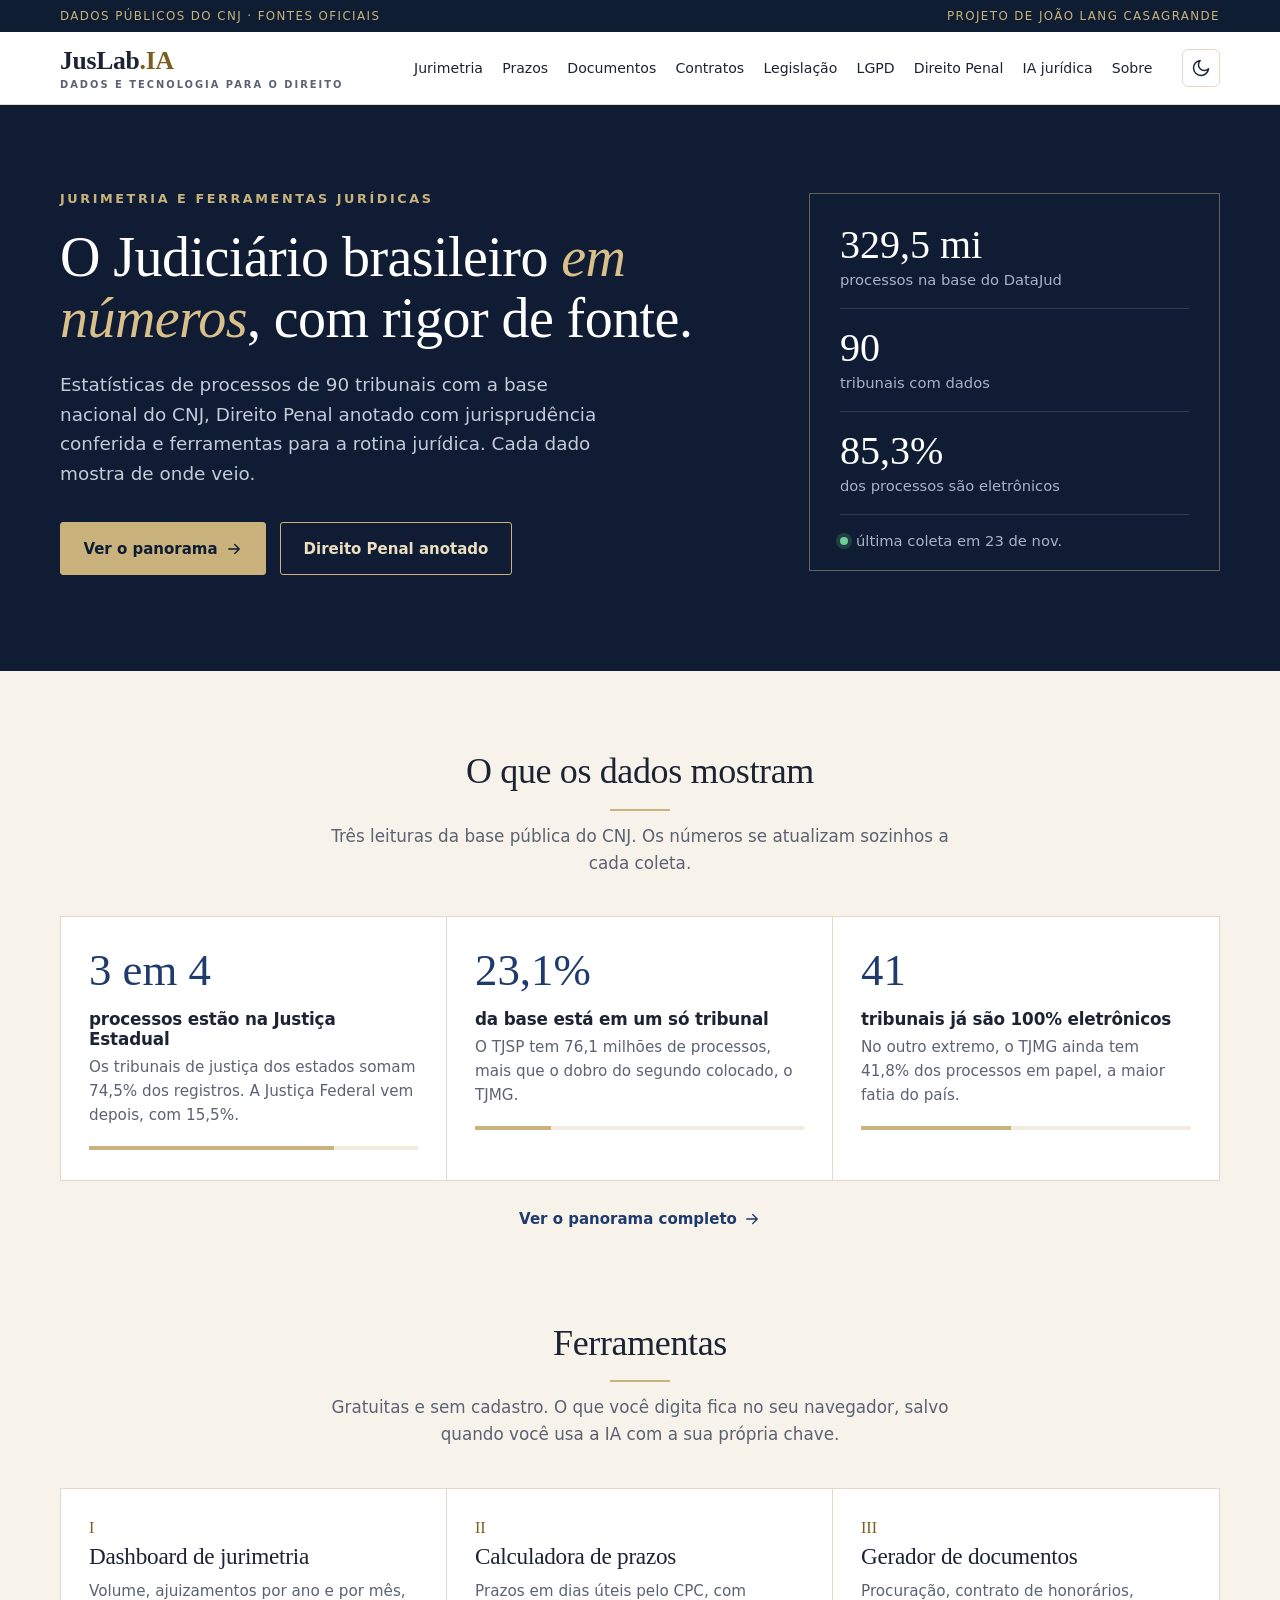
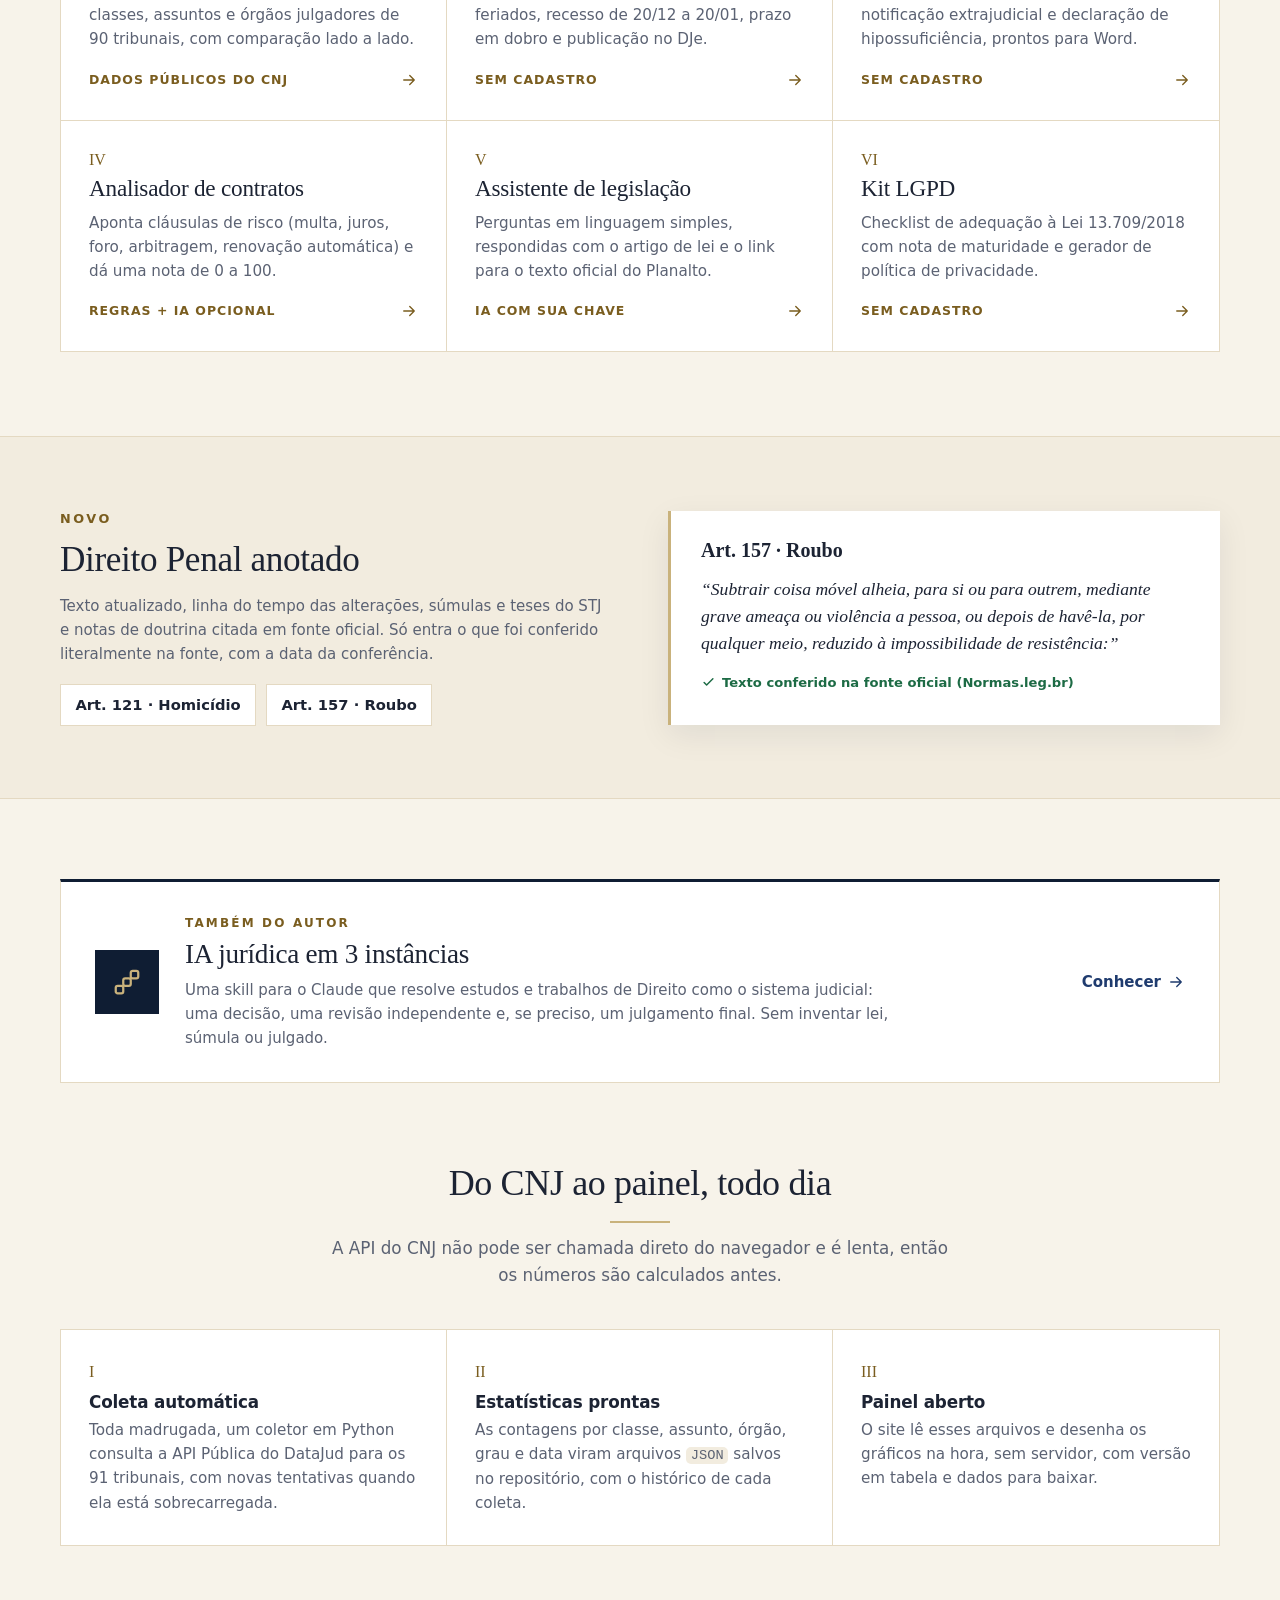
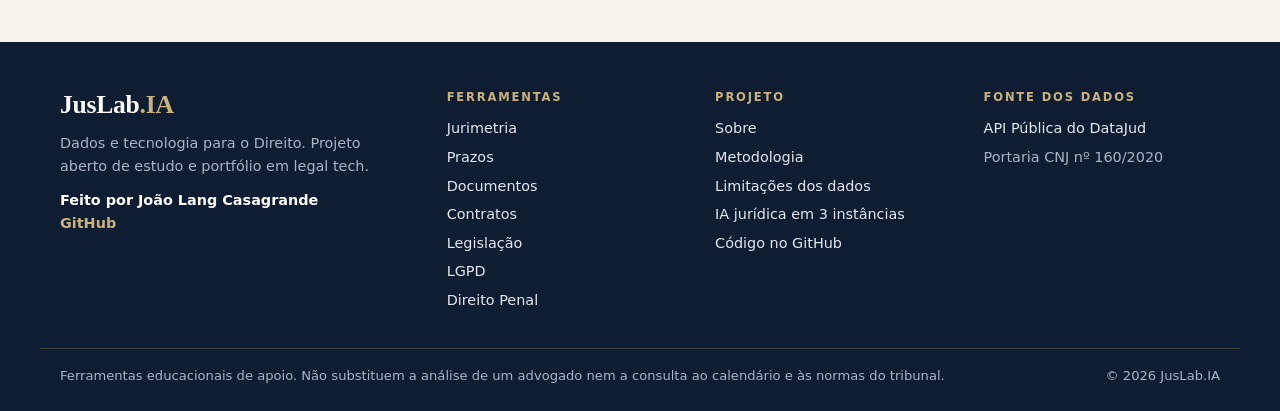
==== commit b778af4e: "Layout "Escritório": azul-marinho, dourado e títulos em serifa em todo o site Nova página inicial co" ====
--- a/index.html
+++ b/index.html
@@ -22,67 +22,69 @@
   <link rel="stylesheet" href="assets/css/inicio.css">
 </head>
 <body data-base="./" data-page="inicio">
-  <section class="escuro" aria-labelledby="titulo-inicio">
+  <section class="hero-esc" aria-labelledby="titulo-inicio">
     <div class="hero">
       <div>
-        <span class="pill"><i></i>Dados do CNJ atualizados todos os dias</span>
-        <h1 id="titulo-inicio">Dados e tecnologia <span>para o Direito</span></h1>
-        <p class="lead">Jurimetria com a base nacional do CNJ e ferramentas jurídicas abertas que rodam direto no navegador.</p>
+        <span class="sobretitulo">Jurimetria e ferramentas jurídicas</span>
+        <h1 id="titulo-inicio">O Judiciário brasileiro <em>em números</em>, com rigor de fonte.</h1>
+        <p class="lead">Estatísticas de processos de <span data-campo="tribunais">90</span> tribunais com a base nacional do CNJ, Direito Penal anotado com jurisprudência conferida e ferramentas para a rotina jurídica. Cada dado mostra de onde veio.</p>
         <div class="btns">
-          <a class="btn" href="jurimetria/">Explorar a jurimetria <span data-icone="seta"></span></a>
-          <a class="btn contorno" href="#ferramentas">Ver as ferramentas</a>
+          <a class="btn ouro" href="jurimetria/">Ver o panorama <span data-icone="seta"></span></a>
+          <a class="btn contorno" href="lei-anotada/">Direito Penal anotado</a>
         </div>
-        <ul class="confianca">
-          <li><span data-icone="check"></span>Fonte oficial: CNJ</li>
-          <li><span data-icone="check"></span>Código aberto</li>
-          <li><span data-icone="check"></span>Sem cadastro</li>
-        </ul>
       </div>
-      <a class="tela" href="jurimetria/" aria-label="Abrir o dashboard de jurimetria">
-        <div class="tela-bar" aria-hidden="true"><i></i><i></i><i></i><span>juslab.ia / jurimetria</span></div>
-        <div class="tela-kpis">
-          <div><span>Processos</span><b data-campo="total-curto">329,5 mi</b></div>
-          <div><span>Tribunais</span><b data-campo="tribunais">90</b></div>
-          <div><span>Eletrônicos</span><b data-campo="eletronico">85,3%</b></div>
-        </div>
-        <div class="tela-barras">
-          <h2>Tribunais por volume de processos</h2>
-          <div data-campo="barras"></div>
-        </div>
+      <a class="quadro" href="jurimetria/" aria-label="Abrir o dashboard de jurimetria">
+        <div><b data-campo="total-curto">329,5 mi</b><span>processos na base do DataJud</span></div>
+        <div><b data-campo="tribunais">90</b><span>tribunais com dados</span></div>
+        <div><b data-campo="eletronico">85,3%</b><span>dos processos são eletrônicos</span></div>
+        <p class="vivo"><i></i><span data-campo="atualizacao">atualização automática todos os dias</span></p>
       </a>
     </div>
   </section>
 
   <main id="conteudo">
-    <div class="faixa">
-      <div><b data-campo="total-curto">329,5 mi</b><span>registros de processos</span></div>
-      <div><b data-campo="tribunais">90</b><span>tribunais na base</span></div>
-      <div><b data-campo="eletronico">85,3%</b><span>processos eletrônicos</span></div>
-      <div class="vivo"><b>Diária</b><span data-campo="atualizacao">atualização automática</span></div>
-    </div>
-
+   <div class="w">
     <section class="sec">
-      <div class="cab">
-        <div><span class="rotulo-sec">Destaques da jurimetria</span><h2>O que os dados mostram</h2>
-          <p class="intro">Três leituras rápidas da base pública do CNJ. Os números se atualizam sozinhos a cada coleta.</p></div>
-        <a class="mais" href="jurimetria/">Ver o panorama completo <span data-icone="seta"></span></a>
-      </div>
+      <h2 class="centro">O que os dados mostram</h2><span class="orn" aria-hidden="true"></span>
+      <p class="intro centro">Três leituras da base pública do CNJ. Os números se atualizam sozinhos a cada coleta.</p>
       <div class="achados" data-campo="achados">
         <article class="achado"><b>3 em 4</b><h3>processos estão na Justiça Estadual</h3><p>Os tribunais de justiça dos estados concentram a maior parte dos registros.</p></article>
         <article class="achado"><b>23,1%</b><h3>da base está em um só tribunal</h3><p>O TJSP é, de longe, o maior tribunal da base.</p></article>
         <article class="achado"><b>41</b><h3>tribunais já são 100% eletrônicos</h3><p>Outros ainda guardam parte dos processos em papel.</p></article>
       </div>
+      <p class="centro"><a class="mais" href="jurimetria/">Ver o panorama completo <span data-icone="seta"></span></a></p>
     </section>
 
     <section class="sec" id="ferramentas">
-      <span class="rotulo-sec">Ferramentas</span><h2>Seis ferramentas jurídicas abertas</h2>
-      <p class="intro">Gratuitas e sem cadastro. O que você digita fica no seu navegador e não vai para nenhum servidor, salvo quando você usa a IA com a sua própria chave.</p>
+      <h2 class="centro">Ferramentas</h2><span class="orn" aria-hidden="true"></span>
+      <p class="intro centro">Gratuitas e sem cadastro. O que você digita fica no seu navegador, salvo quando você usa a IA com a sua própria chave.</p>
       <div class="ferramentas" data-campo="ferramentas"></div>
     </section>
+   </div>
 
+  <section class="penal" aria-labelledby="titulo-penal">
+    <div class="penal-in">
+      <div>
+        <span class="sobretitulo">Novo</span>
+        <h2 id="titulo-penal">Direito Penal anotado</h2>
+        <p>Texto atualizado, linha do tempo das alterações, súmulas e teses do STJ e notas de doutrina citada em fonte oficial. Só entra o que foi conferido literalmente na fonte, com a data da conferência.</p>
+        <ul class="lista-artigos" data-campo="artigos">
+          <li><a href="lei-anotada/?artigo=cp-121">Art. 121 · Homicídio</a></li>
+          <li><a href="lei-anotada/?artigo=cp-157">Art. 157 · Roubo</a></li>
+        </ul>
+      </div>
+      <a class="artigo-cartao" href="lei-anotada/?artigo=cp-157">
+        <span class="t">Art. 157 · Roubo</span>
+        <q>Subtrair coisa móvel alheia, para si ou para outrem, mediante grave ameaça ou violência a pessoa, ou depois de havê-la, por qualquer meio, reduzido à impossibilidade de resistência:</q>
+        <span class="s"><span data-icone="check"></span>Texto conferido na fonte oficial (Normas.leg.br)</span>
+      </a>
+    </div>
+  </section>
+
+  <div class="w">
     <section class="sec">
       <a class="destaque-ia" href="ia-juridica/">
-        <div class="ic c-roxo" data-icone="instancias"></div>
+        <div class="ic" data-icone="instancias"></div>
         <div><span class="rotulo-sec">Também do autor</span><h2>IA jurídica em 3 instâncias</h2>
           <p>Uma skill para o Claude que resolve estudos e trabalhos de Direito como o sistema judicial: uma decisão, uma revisão independente e, se preciso, um julgamento final. Sem inventar lei, súmula ou julgado.</p></div>
         <span class="ir">Conhecer <span data-icone="seta"></span></span>
@@ -90,19 +92,15 @@
     </section>
 
     <section class="sec">
-      <span class="rotulo-sec">Como funciona</span><h2>Do CNJ ao painel, todo dia</h2>
-      <p class="intro">A API do CNJ não pode ser chamada direto do navegador e é lenta, então os números são calculados antes.</p>
+      <h2 class="centro">Do CNJ ao painel, todo dia</h2><span class="orn" aria-hidden="true"></span>
+      <p class="intro centro">A API do CNJ não pode ser chamada direto do navegador e é lenta, então os números são calculados antes.</p>
       <div class="passos">
-        <div class="passo"><span class="n">1</span><h3>Coleta automática</h3><p>Toda madrugada, um coletor em Python consulta a API Pública do DataJud para os 91 tribunais, com novas tentativas quando ela está sobrecarregada.</p></div>
-        <div class="passo"><span class="n">2</span><h3>Estatísticas prontas</h3><p>As contagens por classe, assunto, órgão, grau e data viram arquivos <code>JSON</code> salvos no repositório, com o histórico de cada coleta.</p></div>
-        <div class="passo"><span class="n">3</span><h3>Painel aberto</h3><p>O site lê esses arquivos e desenha os gráficos na hora, sem servidor, com versão em tabela e dados para baixar.</p></div>
+        <div class="passo"><span class="n">I</span><h3>Coleta automática</h3><p>Toda madrugada, um coletor em Python consulta a API Pública do DataJud para os 91 tribunais, com novas tentativas quando ela está sobrecarregada.</p></div>
+        <div class="passo"><span class="n">II</span><h3>Estatísticas prontas</h3><p>As contagens por classe, assunto, órgão, grau e data viram arquivos <code>JSON</code> salvos no repositório, com o histórico de cada coleta.</p></div>
+        <div class="passo"><span class="n">III</span><h3>Painel aberto</h3><p>O site lê esses arquivos e desenha os gráficos na hora, sem servidor, com versão em tabela e dados para baixar.</p></div>
       </div>
     </section>
-
-    <div class="final">
-      <div><h2>Explore os dados da sua área</h2><p>Abra um tribunal, compare até quatro e baixe os números em CSV.</p></div>
-      <a class="btn branco" href="jurimetria/">Abrir o dashboard <span data-icone="seta"></span></a>
-    </div>
+  </div>
   </main>
   <script src="assets/js/common.js"></script>
   <script src="assets/js/inicio.js"></script>
--- a/assets/css/style.css
+++ b/assets/css/style.css
@@ -1,50 +1,56 @@
-/* JusLab.IA — estilos compartilhados (layout "Tecnologia": topo escuro, conteúdo claro) */
+/* JusLab.IA — estilos compartilhados (layout "Escritório": azul-marinho, dourado e serifa nos títulos) */
 :root {
-  --bg: #f6f7fb;
+  --bg: #f7f3ea;
   --surface: #ffffff;
-  --surface-2: #eef1f7;
-  --text: #0d1321;
-  --muted: #5a6478;
-  --border: #e3e7ef;
-  --primary: #4338ca;
+  --surface-2: #f2ecdf;
+  --text: #1c2333;
+  --muted: #5b6273;
+  --border: #e4d9c2;
+  --primary: #1f3b6e;
   --primary-ink: #ffffff;
-  --primary-soft: #eef0ff;
-  --accent: #6d5cf6;
-  --ok: #0f7a52;
-  --ok-soft: #e3f6ee;
-  --warn: #8a5a00;
-  --warn-soft: #fbf0d9;
-  --bad: #b3261e;
-  --bad-soft: #fbe4e2;
-  --shadow: 0 1px 2px rgba(15, 23, 42, .04), 0 4px 14px rgba(15, 23, 42, .05);
-  --shadow-hover: 0 14px 34px rgba(79, 70, 229, .12);
-  --radius: 14px;
-  --gradiente: linear-gradient(135deg, #3b82f6, #6d5cf6);
-  --noite: #0b1120;
+  --primary-soft: #eef1f7;
+  --accent: #8c6d2c;
+  --ouro: #7a5d1f;
+  --ouro-claro: #c9b27c;
+  --ok: #1d6b45;
+  --ok-soft: #e4f2e9;
+  --warn: #7f5500;
+  --warn-soft: #f8eccf;
+  --bad: #a3261e;
+  --bad-soft: #f8e3e0;
+  --shadow: 0 1px 2px rgba(15, 29, 51, .04), 0 6px 18px rgba(15, 29, 51, .05);
+  --shadow-hover: 0 14px 34px rgba(15, 29, 51, .12);
+  --radius: 6px;
+  --gradiente: linear-gradient(135deg, #2c4f8c, #1f3b6e);
+  --noite: #0f1d33;
   --font: "Inter", system-ui, -apple-system, "Segoe UI", Roboto, sans-serif;
+  --serif: Georgia, "Times New Roman", serif;
   --mono: ui-monospace, "Cascadia Code", Consolas, monospace;
   color-scheme: light;
 }
 @media (prefers-color-scheme: dark) {
   :root:not([data-theme="light"]) {
-    --bg: #0b1120; --surface: #111a2e; --surface-2: #18233a; --text: #e6ebf2; --muted: #9aa8c2;
-    --border: #22304d; --primary: #a5b4fc; --primary-ink: #0b1120; --primary-soft: #1e2550;
-    --accent: #a78bfa; --ok: #5cc98c; --ok-soft: #15301f; --warn: #e5b45a; --warn-soft: #33280f;
-    --bad: #f08a82; --bad-soft: #3a1714; --shadow: none; --shadow-hover: 0 14px 34px rgba(0, 0, 0, .35); color-scheme: dark;
+    --bg: #0b1424; --surface: #12203a; --surface-2: #192a48; --text: #e8e4da; --muted: #a7b0c2;
+    --border: #2a3a58; --primary: #d9c08a; --primary-ink: #0b1424; --primary-soft: #1f2c47;
+    --accent: #c9b27c; --ouro: #d9c08a; --ok: #6fcf97; --ok-soft: #143225; --warn: #e5b45a; --warn-soft: #33280f;
+    --bad: #f08a82; --bad-soft: #3a1714; --shadow: none; --shadow-hover: 0 14px 34px rgba(0, 0, 0, .35);
+    --gradiente: linear-gradient(135deg, #4a6aa6, #34558f); color-scheme: dark;
   }
 }
 :root[data-theme="dark"] {
-  --bg: #0b1120; --surface: #111a2e; --surface-2: #18233a; --text: #e6ebf2; --muted: #9aa8c2;
-  --border: #22304d; --primary: #a5b4fc; --primary-ink: #0b1120; --primary-soft: #1e2550;
-  --accent: #a78bfa; --ok: #5cc98c; --ok-soft: #15301f; --warn: #e5b45a; --warn-soft: #33280f;
-  --bad: #f08a82; --bad-soft: #3a1714; --shadow: none; --shadow-hover: 0 14px 34px rgba(0, 0, 0, .35); color-scheme: dark;
+  --bg: #0b1424; --surface: #12203a; --surface-2: #192a48; --text: #e8e4da; --muted: #a7b0c2;
+  --border: #2a3a58; --primary: #d9c08a; --primary-ink: #0b1424; --primary-soft: #1f2c47;
+  --accent: #c9b27c; --ouro: #d9c08a; --ok: #6fcf97; --ok-soft: #143225; --warn: #e5b45a; --warn-soft: #33280f;
+  --bad: #f08a82; --bad-soft: #3a1714; --shadow: none; --shadow-hover: 0 14px 34px rgba(0, 0, 0, .35);
+  --gradiente: linear-gradient(135deg, #4a6aa6, #34558f); color-scheme: dark;
 }
 
 * { box-sizing: border-box; }
 html { -webkit-text-size-adjust: 100%; }
 body { margin: 0; background: var(--bg); color: var(--text); font: 15px/1.6 var(--font); }
 a { color: var(--primary); }
-h1, h2, h3 { line-height: 1.2; margin: 0 0 .5rem; letter-spacing: -.015em; }
+h1, h2, h3 { line-height: 1.2; margin: 0 0 .5rem; letter-spacing: -.01em; }
+h1, h2 { font-family: var(--serif); font-weight: 400; }
 h1 { font-size: 1.75rem; }
 h2 { font-size: 1.2rem; }
 h3 { font-size: 1rem; }
@@ -52,46 +58,49 @@
 small, .muted { color: var(--muted); }
 code { font-family: var(--mono); font-size: .9em; background: var(--surface-2); padding: .1em .35em; border-radius: 5px; }
 
-/* Cabeçalho: sempre escuro e translúcido, fixo no topo */
-.topbar { position: sticky; top: 0; z-index: 20; background: rgba(11, 17, 32, .92); backdrop-filter: blur(10px); -webkit-backdrop-filter: blur(10px); border-bottom: 1px solid rgba(255, 255, 255, .07); }
-.topbar-inner { max-width: 1200px; margin: 0 auto; display: flex; align-items: center; gap: 1.25rem; padding: 0 20px; height: 64px; }
-.brand { display: flex; align-items: center; gap: .6rem; font-weight: 800; color: #fff; text-decoration: none; white-space: nowrap; font-size: 1.15rem; letter-spacing: -.01em; }
-.brand-mark { width: 34px; height: 34px; border-radius: 9px; background: var(--gradiente); color: #fff; display: grid; place-items: center; font: 20px Georgia, serif; flex: none; }
-.brand-text { display: flex; flex-direction: column; line-height: 1.1; }
-.brand-text .ia { color: #93b4ff; }
-.brand-text small { font-weight: 500; font-size: .68rem; color: #8fa0c2; letter-spacing: .01em; }
-.nav { display: flex; gap: 2px; flex: 1; }
-.nav a { padding: .45rem .7rem; border-radius: 8px; color: #b6c2d9; text-decoration: none; white-space: nowrap; font-size: .9rem; }
-.nav a:hover { color: #fff; background: rgba(255, 255, 255, .06); }
-.nav a[aria-current="page"] { color: #fff; background: rgba(255, 255, 255, .1); font-weight: 600; }
-.topbar .icon-btn { border: 1px solid rgba(255, 255, 255, .18); background: transparent; color: #fff; }
-.topbar-inner > .icon-btn { margin-left: auto; }
-.icon-btn { border: 1px solid var(--border); background: var(--surface); color: var(--text); border-radius: 9px; width: 38px; height: 38px; cursor: pointer; font-size: 16px; flex: none; display: grid; place-items: center; }
+/* Faixa fina no alto e cabeçalho claro, fixo no topo */
+.faixa-topo { background: var(--noite); color: var(--ouro-claro); font-size: .74rem; letter-spacing: .12em; text-transform: uppercase; }
+.faixa-topo-in { max-width: 1200px; margin: 0 auto; padding: 0 20px; height: 32px; display: flex; justify-content: space-between; align-items: center; gap: 16px; }
+.faixa-topo a { color: inherit; text-decoration: none; }
+.faixa-topo a:hover { color: #fff; }
+.topbar { position: sticky; top: 0; z-index: 20; background: var(--surface); border-bottom: 1px solid var(--border); }
+.topbar-inner { max-width: 1200px; margin: 0 auto; display: flex; align-items: center; gap: 1.25rem; padding: 0 20px; height: 72px; }
+.brand { display: flex; align-items: center; color: var(--text); text-decoration: none; white-space: nowrap; }
+.brand-text { display: flex; flex-direction: column; line-height: 1.05; font: 700 1.6rem var(--serif); letter-spacing: -.01em; }
+.brand-text .ia { color: var(--ouro); }
+.brand-text small { font: 600 .62rem var(--font); letter-spacing: .2em; text-transform: uppercase; color: var(--muted); margin-top: 3px; }
+.nav { display: flex; gap: 0; flex: 1; justify-content: flex-end; }
+.nav a { padding: .5rem .6rem; color: var(--text); text-decoration: none; white-space: nowrap; font-size: .88rem; font-weight: 500; box-shadow: inset 0 -2px transparent; }
+.nav a:hover { color: var(--ouro); }
+.nav a[aria-current="page"] { font-weight: 700; box-shadow: inset 0 -2px var(--ouro-claro); }
+.icon-btn { border: 1px solid var(--border); background: var(--surface); color: var(--text); border-radius: 6px; width: 38px; height: 38px; cursor: pointer; font-size: 16px; flex: none; display: grid; place-items: center; }
 .icon-btn svg { width: 20px; height: 20px; }
 .menu-btn { display: none; }
-@media (max-width: 1080px) {
-  .topbar-inner { gap: .75rem; }
+@media (max-width: 1140px) {
+  .topbar-inner { gap: .75rem; height: 64px; }
   .menu-btn { display: grid; }
-  .nav { display: none; position: absolute; top: 64px; left: 0; right: 0; flex-direction: column; gap: 0; padding: 8px 12px 16px; background: #0b1120; border-bottom: 1px solid rgba(255, 255, 255, .08); box-shadow: 0 24px 40px rgba(0, 0, 0, .35); }
-  .topbar.aberto { background: #0b1120; backdrop-filter: none; -webkit-backdrop-filter: none; }
+  .nav { display: none; position: absolute; top: 64px; left: 0; right: 0; flex-direction: column; gap: 0; padding: 6px 12px 14px; background: var(--surface); border-bottom: 1px solid var(--border); box-shadow: 0 24px 40px rgba(15, 29, 51, .18); }
   .topbar.aberto .nav { display: flex; }
-  .nav a { padding: .75rem .8rem; font-size: 1rem; }
+  .nav a { padding: .8rem .8rem; font-size: 1rem; border-bottom: 1px solid var(--border); }
+  .nav a:last-child { border-bottom: 0; }
+  .nav a[aria-current="page"] { box-shadow: inset 3px 0 var(--ouro-claro); }
   .topbar-inner > .menu-btn { margin-left: auto; }
-  .topbar-inner > #theme-toggle { margin-left: 0; }
-}
-@media (max-width: 420px) { .brand-text small { display: none; } }
-
-/* Faixa escura com o título de cada ferramenta */
-.banda { background: radial-gradient(900px 380px at 80% -20%, #24448f 0%, rgba(11, 17, 32, 0) 65%), radial-gradient(500px 300px at 0% 120%, #2a1f5c 0%, rgba(11, 17, 32, 0) 60%), var(--noite); color: #fff; }
-.banda-in { max-width: 1200px; margin: 0 auto; padding: 40px 20px 44px; }
+  .brand-text { font-size: 1.4rem; }
+}
+@media (max-width: 620px) { .faixa-topo-in span:first-child { display: none; } .faixa-topo-in { justify-content: center; } }
+@media (max-width: 380px) { .brand-text small { display: none; } }
+
+/* Faixa azul-marinho com o título de cada ferramenta */
+.banda { background: linear-gradient(rgba(15, 29, 51, .95), rgba(15, 29, 51, .95)), repeating-linear-gradient(90deg, #1b2b48 0 1px, transparent 1px 80px); background-color: var(--noite); color: #fff; }
+.banda-in { max-width: 1200px; margin: 0 auto; padding: 44px 20px 48px; }
 .banda .page-head { margin: 0; }
-.banda h1 { font-size: 2.3rem; font-weight: 800; letter-spacing: -.03em; margin-bottom: .6rem; }
-.banda .page-head p { color: #b6c2d9; font-size: 1.05rem; max-width: 780px; }
-.banda .page-head p.muted { color: #8fa0c2; font-size: .9rem; }
-.banda a { color: #a5b4fc; }
-.banda .btn, .banda .btn:hover { color: #fff; }
-.rotulo { display: inline-block; font-size: .78rem; font-weight: 700; letter-spacing: .09em; text-transform: uppercase; color: #a5b4fc; margin-bottom: .6rem; }
-@media (max-width: 620px) { .banda-in { padding: 28px 16px 32px; } .banda h1 { font-size: 1.75rem; } }
+.banda h1 { font: 400 2.5rem/1.12 var(--serif); letter-spacing: -.01em; margin-bottom: .7rem; }
+.banda .page-head p { color: #c3cad8; font-size: 1.05rem; max-width: 780px; }
+.banda .page-head p.muted { color: #aab3c5; font-size: .9rem; }
+.banda a { color: var(--ouro-claro); }
+.banda .btn:not(.secondary), .banda .btn:not(.secondary):hover { color: #fff; }
+.rotulo { display: inline-block; font-size: .74rem; font-weight: 600; letter-spacing: .18em; text-transform: uppercase; color: var(--ouro-claro); margin-bottom: .7rem; }
+@media (max-width: 620px) { .banda-in { padding: 30px 16px 34px; } .banda h1 { font-size: 1.9rem; } }
 
 /* Layout */
 main { max-width: 1200px; margin: 0 auto; padding: 28px 20px 56px; }
@@ -114,8 +123,8 @@
 .card { background: var(--surface); border: 1px solid var(--border); border-radius: var(--radius); padding: 20px; box-shadow: var(--shadow); min-width: 0; }
 .card h2 { margin-bottom: .75rem; }
 .card-link { text-decoration: none; color: inherit; display: flex; flex-direction: column; gap: .35rem; transition: border-color .15s, box-shadow .15s, transform .15s; }
-.card-link:hover { border-color: #c7cffd; box-shadow: var(--shadow-hover); transform: translateY(-2px); }
-.card-icon { width: 46px; height: 46px; border-radius: 12px; background: var(--primary-soft); color: var(--primary); display: grid; place-items: center; margin-bottom: .35rem; }
+.card-link:hover { border-color: var(--ouro-claro); box-shadow: var(--shadow-hover); transform: translateY(-2px); }
+.card-icon { width: 46px; height: 46px; border-radius: 6px; background: var(--primary-soft); color: var(--primary); display: grid; place-items: center; margin-bottom: .35rem; }
 .card-icon svg { width: 22px; height: 22px; }
 .tag { display: inline-block; font-size: .75rem; font-weight: 600; padding: .15rem .55rem; border-radius: 999px; background: var(--surface-2); color: var(--muted); }
 .tag.ok { background: var(--ok-soft); color: var(--ok); }
@@ -126,7 +135,7 @@
 label { display: block; font-weight: 600; font-size: .88rem; margin: .7rem 0 .3rem; }
 label .hint { font-weight: 400; color: var(--muted); }
 input[type="text"], input[type="number"], input[type="date"], input[type="email"], input[type="password"], select, textarea {
-  width: 100%; padding: .6rem .7rem; border: 1px solid var(--border); border-radius: 10px; background: var(--surface); color: var(--text); font: inherit;
+  width: 100%; padding: .6rem .7rem; border: 1px solid var(--border); border-radius: 4px; background: var(--surface); color: var(--text); font: inherit;
 }
 textarea { min-height: 120px; resize: vertical; }
 input:focus, select:focus, textarea:focus, button:focus-visible, a:focus-visible { outline: 2px solid var(--accent); outline-offset: 2px; }
@@ -137,11 +146,13 @@
 fieldset { border: 1px solid var(--border); border-radius: 10px; padding: .25rem .9rem .8rem; margin: .8rem 0 0; }
 legend { font-weight: 600; font-size: .88rem; padding: 0 .3rem; }
 
-.btn { display: inline-flex; align-items: center; gap: .45rem; border: 0; background: var(--gradiente); color: #fff; padding: .65rem 1.05rem; border-radius: 10px; font: inherit; font-weight: 700; cursor: pointer; text-decoration: none; box-shadow: 0 6px 18px rgba(79, 70, 229, .22); }
-.btn:hover { filter: brightness(1.06); }
+.btn { display: inline-flex; align-items: center; gap: .45rem; border: 1px solid var(--noite); background: var(--noite); color: #fff; padding: .65rem 1.1rem; border-radius: 3px; font: inherit; font-weight: 600; cursor: pointer; text-decoration: none; }
+:root[data-theme="dark"] .btn:not(.secondary):not(.contorno) { background: var(--ouro-claro); border-color: var(--ouro-claro); color: #0f1d33; }
+@media (prefers-color-scheme: dark) { :root:not([data-theme="light"]) .btn:not(.secondary):not(.contorno) { background: var(--ouro-claro); border-color: var(--ouro-claro); color: #0f1d33; } }
+.btn:hover { filter: brightness(1.12); }
 .btn svg { width: 18px; height: 18px; }
 .btn.secondary { background: var(--surface); color: var(--primary); border: 1px solid var(--border); box-shadow: none; }
-.btn.secondary:hover { border-color: #c7cffd; }
+.btn.secondary:hover { border-color: var(--ouro-claro); }
 .btn:disabled { opacity: .55; cursor: not-allowed; }
 .actions { display: flex; gap: .5rem; flex-wrap: wrap; margin-top: 1rem; }
 
@@ -166,30 +177,30 @@
 @keyframes spin { to { transform: rotate(360deg); } }
 
 /* Atalho de teclado para pular o menu */
-.pular { position: absolute; left: 8px; top: -60px; z-index: 100; background: #fff; color: #1e1b4b; padding: .5rem .8rem; border-radius: 8px; font-weight: 700; text-decoration: none; }
+.pular { position: absolute; left: 8px; top: -60px; z-index: 100; background: #fff; color: #0f1d33; padding: .5rem .8rem; border-radius: 8px; font-weight: 700; text-decoration: none; }
 .pular:focus { top: 8px; }
 
-/* Rodapé em colunas */
-.footer { margin-top: 24px; border-top: 1px solid var(--border); background: var(--surface); color: var(--muted); font-size: .9rem; }
-.footer-in { max-width: 1200px; margin: 0 auto; display: grid; grid-template-columns: 1.5fr 1fr 1fr 1fr; gap: 32px; padding: 44px 20px 28px; }
-.footer .footer-titulo { font-size: .75rem; font-weight: 700; letter-spacing: .09em; text-transform: uppercase; letter-spacing: .09em; color: var(--muted); margin: 0 0 .7rem; }
-.footer a { display: block; color: var(--text); text-decoration: none; margin: .35rem 0; }
-.footer a:hover { color: var(--primary); }
-.footer .brand { color: var(--text); display: flex; margin: 0; }
-.footer .brand-text .ia { color: var(--primary); }
+/* Rodapé azul-marinho em colunas */
+.footer { margin-top: 24px; background: var(--noite); color: #aab3c5; font-size: .9rem; }
+.footer-in { max-width: 1200px; margin: 0 auto; display: grid; grid-template-columns: 1.5fr 1fr 1fr 1fr; gap: 32px; padding: 48px 20px 30px; }
+.footer .footer-titulo { font: 600 .72rem var(--font); letter-spacing: .16em; text-transform: uppercase; color: var(--ouro-claro); margin: 0 0 .8rem; }
+.footer a { display: block; color: #e3e7ef; text-decoration: none; margin: .35rem 0; }
+.footer a:hover { color: var(--ouro-claro); }
+.footer .brand { color: #fff; display: flex; margin: 0; }
+.footer .brand-text .ia { color: var(--ouro-claro); }
 .footer p { margin: .7rem 0 0; max-width: 320px; }
-.footer .autor { color: var(--text); font-weight: 600; }
-.footer .autor a { display: inline; color: var(--primary); }
-.footer-legal { max-width: 1200px; margin: 0 auto; padding: 16px 20px 26px; border-top: 1px solid var(--border); display: flex; justify-content: space-between; gap: 16px; font-size: .82rem; }
+.footer .autor { color: #fff; font-weight: 600; }
+.footer .autor a { display: inline; color: var(--ouro-claro); }
+.footer-legal { max-width: 1200px; margin: 0 auto; padding: 16px 20px 26px; border-top: 1px solid rgba(201, 178, 124, .25); display: flex; justify-content: space-between; gap: 16px; font-size: .82rem; }
 @media (max-width: 760px) {
-  .footer-in { grid-template-columns: 1fr 1fr; gap: 24px; padding: 32px 16px 20px; }
+  .footer-in { grid-template-columns: 1fr 1fr; gap: 24px; padding: 34px 16px 20px; }
   .footer-in > div:first-child { grid-column: 1 / -1; }
   .footer-legal { flex-direction: column; padding: 14px 16px 24px; }
 }
 
 /* Impressão */
 @media print {
-  .topbar, .footer, .banda, .no-print { display: none !important; }
+  .faixa-topo, .topbar, .footer, .banda, .no-print { display: none !important; }
   body { background: #fff; color: #000; }
   main { padding: 0; max-width: none; }
   .card { border: none; box-shadow: none; padding: 0; }
--- a/assets/css/inicio.css
+++ b/assets/css/inicio.css
@@ -1,104 +1,99 @@
-/* Página inicial do JusLab.IA (layout "Tecnologia") */
-.escuro { background: radial-gradient(900px 480px at 78% -10%, #24448f 0%, rgba(11, 17, 32, 0) 65%), radial-gradient(600px 400px at 0% 100%, #2a1f5c 0%, rgba(11, 17, 32, 0) 60%), var(--noite); color: #fff; }
-.hero { max-width: 1200px; margin: 0 auto; display: grid; grid-template-columns: 1fr 1.05fr; gap: 56px; align-items: center; padding: 72px 20px 112px; }
-.pill { display: inline-flex; gap: 8px; align-items: center; font-size: 13px; color: #c7d4f0; border: 1px solid rgba(255, 255, 255, .14); padding: 5px 12px; border-radius: 999px; background: rgba(255, 255, 255, .03); }
-.pill i { width: 8px; height: 8px; border-radius: 50%; background: #34d399; box-shadow: 0 0 0 4px rgba(52, 211, 153, .18); }
-.hero h1 { font-size: 3.4rem; line-height: 1.04; letter-spacing: -.035em; font-weight: 800; margin: 20px 0 18px; }
-.hero h1 span { background: linear-gradient(90deg, #93b4ff, #c4a8ff); -webkit-background-clip: text; background-clip: text; color: transparent; }
-.lead { color: #b6c2d9; font-size: 1.15rem; max-width: 520px; }
-.btns { display: flex; gap: 12px; margin-top: 30px; flex-wrap: wrap; }
-.btns .btn { padding: .8rem 1.25rem; font-size: 15px; }
-.btn.contorno { background: transparent; color: #fff; border: 1px solid rgba(255, 255, 255, .22); box-shadow: none; }
-.btn.contorno:hover { background: rgba(255, 255, 255, .06); }
-.btn.branco { background: #fff; color: #1e1b4b; box-shadow: none; }
+/* Página inicial do JusLab.IA (layout "Escritório") */
+main#conteudo { max-width: none; padding: 0 0 72px; }
+.w { max-width: 1200px; margin: 0 auto; padding: 0 20px; }
 [data-icone] { display: inline-flex; }
 [data-icone] svg { width: 18px; height: 18px; }
-.confianca { list-style: none; padding: 0; margin: 28px 0 0; display: flex; gap: 18px; flex-wrap: wrap; font-size: 13px; color: #8fa0c2; }
-.confianca li { display: inline-flex; gap: 6px; align-items: center; }
-.confianca svg { width: 15px; height: 15px; color: #6ee7b7; }
 
-.tela { display: block; color: #fff; text-decoration: none; background: #111a2e; border: 1px solid #22304d; border-radius: 16px; padding: 18px; box-shadow: 0 40px 90px rgba(0, 0, 0, .5); transform: perspective(1400px) rotateY(-4deg); transition: transform .3s; }
-.tela:hover { transform: perspective(1400px) rotateY(0deg); }
-.tela-bar { display: flex; gap: 6px; align-items: center; margin-bottom: 14px; }
-.tela-bar i { width: 10px; height: 10px; border-radius: 50%; background: #2a3a5c; }
-.tela-bar span { margin-left: 10px; font-size: 12px; color: #8a9bbd; background: #0b1120; padding: 3px 10px; border-radius: 6px; }
-.tela-kpis { display: grid; grid-template-columns: repeat(3, 1fr); gap: 10px; margin-bottom: 12px; }
-.tela-kpis div { background: #0b1120; border: 1px solid #1d2a44; border-radius: 10px; padding: 12px; }
-.tela-kpis span { font-size: 11.5px; color: #8a9bbd; }
-.tela-kpis b { display: block; font-size: 22px; letter-spacing: -.02em; white-space: nowrap; }
-.tela-barras { background: #0b1120; border: 1px solid #1d2a44; border-radius: 10px; padding: 14px; }
-.tela-barras h2 { font-size: 12px; color: #8a9bbd; font-weight: 600; margin: 0 0 10px; letter-spacing: 0; }
-.tb { display: grid; grid-template-columns: 50px 1fr 56px; gap: 10px; align-items: center; font-size: 12.5px; margin: 8px 0; }
-.tb em { font-style: normal; color: #c7d4f0; font-weight: 700; }
-.tb s { text-decoration: none; color: #8a9bbd; text-align: right; }
-.tb u { display: block; height: 12px; border-radius: 0 4px 4px 0; background: var(--gradiente); text-decoration: none; }
+/* Topo azul-marinho */
+.hero-esc { background: linear-gradient(rgba(15, 29, 51, .95), rgba(15, 29, 51, .95)), repeating-linear-gradient(90deg, #1b2b48 0 1px, transparent 1px 80px); background-color: var(--noite); color: #fff; }
+.hero { max-width: 1200px; margin: 0 auto; display: grid; grid-template-columns: 1.25fr .75fr; gap: 64px; align-items: center; padding: 84px 20px 96px; }
+.sobretitulo { display: block; font-size: .8rem; font-weight: 600; letter-spacing: .2em; text-transform: uppercase; color: var(--ouro-claro); }
+.hero h1 { font: 400 3.5rem/1.08 var(--serif); letter-spacing: -.01em; margin: 18px 0 22px; }
+.hero h1 em { color: #d9c08a; }
+.lead { color: #c3cad8; font-size: 1.15rem; max-width: 560px; }
+.btns { display: flex; gap: 14px; margin-top: 34px; flex-wrap: wrap; }
+.btns .btn { padding: .85rem 1.4rem; font-size: 15px; }
+.btn.ouro, :root[data-theme="dark"] .btn.ouro { background: var(--ouro-claro); border-color: var(--ouro-claro); color: #0f1d33; }
+.btn.contorno, :root[data-theme="dark"] .btn.contorno { background: transparent; border: 1px solid var(--ouro-claro); color: #ecdfc0; }
+.btn.contorno:hover { background: rgba(201, 178, 124, .1); }
+.quadro { display: block; color: #fff; text-decoration: none; border: 1px solid rgba(201, 178, 124, .45); padding: 12px 30px 18px; transition: border-color .2s; }
+.quadro:hover { border-color: var(--ouro-claro); }
+.quadro div { padding: 16px 0; border-bottom: 1px solid rgba(201, 178, 124, .2); }
+.quadro b { display: block; font: 400 2.5rem/1.15 var(--serif); white-space: nowrap; }
+.quadro span { color: #aab3c5; font-size: .92rem; }
+.quadro .vivo { margin: 14px 0 0; display: flex; align-items: center; gap: 8px; font-size: .85rem; color: #aab3c5; }
+.quadro .vivo i { width: 8px; height: 8px; border-radius: 50%; background: #6fcf97; box-shadow: 0 0 0 4px rgba(111, 207, 151, .18); }
 
-main#conteudo { padding-top: 0; }
-.faixa { margin-top: -46px; position: relative; display: grid; grid-template-columns: repeat(4, 1fr); background: var(--surface); border: 1px solid var(--border); border-radius: 16px; box-shadow: 0 16px 40px rgba(15, 23, 42, .10); }
-.faixa div { padding: 24px 28px; border-left: 1px solid var(--border); }
-.faixa div:first-child { border-left: 0; }
-.faixa b { font-size: 30px; letter-spacing: -.025em; display: block; line-height: 1.2; }
-.faixa span { color: var(--muted); font-size: 14px; }
-.faixa .vivo b { color: var(--ok); }
+/* Seções */
+.sec { padding-top: 80px; }
+.sec h2 { font: 400 2.25rem/1.15 var(--serif); color: var(--text); margin: 0; }
+.centro { text-align: center; }
+.orn { display: block; width: 60px; height: 2px; background: var(--ouro-claro); margin: 16px auto 0; }
+.sec .intro { color: var(--muted); margin: 12px auto 40px; font-size: 1.05rem; max-width: 640px; }
+.rotulo-sec { display: block; font-size: .75rem; font-weight: 600; color: var(--ouro); letter-spacing: .18em; text-transform: uppercase; }
+.mais { font-weight: 600; display: inline-flex; gap: 6px; align-items: center; margin-top: 26px; text-decoration: none; color: var(--primary); }
 
-.sec { padding-top: 84px; }
-.rotulo-sec { display: block; font-size: 13px; font-weight: 700; color: var(--primary); letter-spacing: .08em; text-transform: uppercase; }
-.sec h2 { font-size: 2.2rem; letter-spacing: -.03em; line-height: 1.15; margin: 8px 0 0; }
-.sec .intro { color: var(--muted); margin: 10px 0 32px; font-size: 17px; max-width: 660px; }
-.cab { display: flex; justify-content: space-between; align-items: end; gap: 24px; }
-.mais { font-weight: 700; font-size: 15px; display: inline-flex; gap: 6px; align-items: center; white-space: nowrap; margin-bottom: 36px; text-decoration: none; }
+/* Destaques e ferramentas: grade com linhas finas */
+.achados, .ferramentas, .passos { display: grid; grid-template-columns: repeat(3, minmax(0, 1fr)); border: 1px solid var(--border); background: var(--surface); }
+.achado, .ferramenta, .passo { padding: 30px 28px; border-right: 1px solid var(--border); border-bottom: 1px solid var(--border); }
+.achado:nth-child(3n), .ferramenta:nth-child(3n), .passo:nth-child(3n) { border-right: 0; }
+.achados > :nth-last-child(-n+3), .ferramentas > :nth-last-child(-n+3), .passos > :nth-last-child(-n+3) { border-bottom: 0; }
+.achado b { display: block; font: 400 2.8rem/1.05 var(--serif); color: var(--primary); }
+.achado h3 { font-size: 1.05rem; margin: 14px 0 6px; }
+.achado p { color: var(--muted); font-size: .95rem; margin: 0; }
+.medidor { height: 4px; background: var(--surface-2); margin-top: 18px; }
+.medidor i { display: block; height: 100%; background: var(--ouro-claro); }
 
-.achados, .ferramentas, .passos { display: grid; grid-template-columns: repeat(3, minmax(0, 1fr)); gap: 18px; }
-.achado { border-radius: 16px; padding: 26px; background: var(--surface); border: 1px solid var(--border); }
-.achado b { font-size: 44px; letter-spacing: -.035em; line-height: 1.05; display: block; background: var(--gradiente); -webkit-background-clip: text; background-clip: text; color: transparent; }
-.achado h3 { font-size: 17px; margin: 14px 0 6px; }
-.achado p { color: var(--muted); font-size: 14.5px; margin: 0; }
-.medidor { height: 8px; border-radius: 99px; background: var(--surface-2); margin-top: 18px; overflow: hidden; }
-.medidor i { display: block; height: 100%; background: var(--gradiente); border-radius: 99px; }
+.ferramenta { display: flex; flex-direction: column; color: var(--text); text-decoration: none; transition: background .15s; }
+.ferramenta:hover { background: var(--surface-2); }
+.ferramenta .n, .passo .n { font: 400 1rem var(--serif); color: var(--ouro); }
+.ferramenta h3 { font: 400 1.45rem/1.2 var(--serif); margin: 6px 0 8px; }
+.ferramenta p { color: var(--muted); font-size: .95rem; margin: 0; flex: 1; }
+.ferramenta .rod { display: flex; justify-content: space-between; align-items: center; margin-top: 18px; font-size: .78rem; font-weight: 600; letter-spacing: .08em; text-transform: uppercase; color: var(--ouro); }
 
-.ferramenta { display: flex; flex-direction: column; border: 1px solid var(--border); border-radius: 16px; padding: 24px; background: var(--surface); color: var(--text); text-decoration: none; transition: border-color .15s, box-shadow .15s, transform .15s; }
-.ferramenta:hover { border-color: #c7cffd; box-shadow: var(--shadow-hover); transform: translateY(-2px); }
-.ferramenta h3 { font-size: 18px; margin: 16px 0 6px; }
-.ferramenta p { color: var(--muted); font-size: 15px; margin: 0; flex: 1; }
-.ferramenta .rod { display: flex; justify-content: space-between; align-items: center; margin-top: 18px; font-size: 13px; color: var(--primary); font-weight: 700; }
-.ic { width: 46px; height: 46px; border-radius: 12px; display: grid; place-items: center; flex: none; }
-.ic svg { width: 22px; height: 22px; }
-.c-azul { background: #eef3ff; color: #2f5bd8; } .c-roxo { background: #f3efff; color: #6d4fd8; } .c-verde { background: #e9f8f1; color: #0f7a52; } .c-ambar { background: #fff5e6; color: #9a5b00; }
-@media (prefers-color-scheme: dark) { :root:not([data-theme="light"]) .c-azul { background: #172449; color: #93b4ff; } :root:not([data-theme="light"]) .c-roxo { background: #251d4d; color: #c4b5fd; } :root:not([data-theme="light"]) .c-verde { background: #10302a; color: #6ee7b7; } :root:not([data-theme="light"]) .c-ambar { background: #36260b; color: #fbbf24; } }
-:root[data-theme="dark"] .c-azul { background: #172449; color: #93b4ff; } :root[data-theme="dark"] .c-roxo { background: #251d4d; color: #c4b5fd; } :root[data-theme="dark"] .c-verde { background: #10302a; color: #6ee7b7; } :root[data-theme="dark"] .c-ambar { background: #36260b; color: #fbbf24; }
+/* Direito Penal anotado */
+.penal { background: var(--surface-2); margin-top: 84px; padding: 72px 0; border-top: 1px solid var(--border); border-bottom: 1px solid var(--border); }
+.penal-in { max-width: 1200px; margin: 0 auto; padding: 0 20px; display: grid; grid-template-columns: 1fr 1fr; gap: 56px; align-items: center; }
+.penal .sobretitulo { color: var(--ouro); }
+.penal h2 { font: 400 2.2rem/1.15 var(--serif); margin: 10px 0 14px; }
+.penal p { color: var(--muted); }
+.lista-artigos { list-style: none; padding: 0; margin: 18px 0 0; display: flex; flex-wrap: wrap; gap: 10px; }
+.lista-artigos a { display: inline-block; padding: .5rem .9rem; border: 1px solid var(--border); background: var(--surface); color: var(--text); text-decoration: none; font-weight: 600; font-size: .92rem; }
+.lista-artigos a:hover { border-color: var(--ouro-claro); color: var(--primary); }
+.artigo-cartao { display: block; background: var(--surface); border-left: 3px solid var(--ouro-claro); padding: 28px 30px; box-shadow: 0 10px 30px rgba(15, 29, 51, .08); color: var(--text); text-decoration: none; }
+.artigo-cartao .t { font: 700 1.25rem var(--serif); }
+.artigo-cartao q { display: block; margin: 12px 0 14px; font: italic 1.1rem/1.55 var(--serif); quotes: "“" "”"; }
+.artigo-cartao .s { display: inline-flex; gap: 6px; align-items: center; font-size: .82rem; font-weight: 600; color: var(--ok); }
+.artigo-cartao .s svg { width: 15px; height: 15px; }
 
-.destaque-ia { display: grid; grid-template-columns: auto 1fr auto; gap: 24px; align-items: center; padding: 30px 32px; border-radius: 18px; text-decoration: none; color: var(--text); background: linear-gradient(var(--surface), var(--surface)) padding-box, var(--gradiente) border-box; border: 2px solid transparent; transition: box-shadow .15s, transform .15s; }
-.destaque-ia:hover { box-shadow: var(--shadow-hover); transform: translateY(-2px); }
-.destaque-ia .ic { width: 64px; height: 64px; border-radius: 16px; }
+/* IA jurídica */
+.destaque-ia { display: grid; grid-template-columns: auto 1fr auto; gap: 26px; align-items: center; padding: 32px 34px; text-decoration: none; color: var(--text); background: var(--surface); border: 1px solid var(--border); border-top: 3px solid var(--noite); transition: box-shadow .15s; }
+.destaque-ia:hover { box-shadow: var(--shadow-hover); }
+.destaque-ia .ic { width: 64px; height: 64px; display: grid; place-items: center; background: var(--noite); color: var(--ouro-claro); }
 .destaque-ia .ic svg { width: 30px; height: 30px; }
-.destaque-ia h2 { font-size: 1.6rem; margin: 4px 0 6px; }
+.destaque-ia h2 { font-size: 1.7rem; margin: 6px 0 8px; }
 .destaque-ia p { color: var(--muted); margin: 0; max-width: 720px; }
-.destaque-ia .ir { display: inline-flex; gap: 6px; align-items: center; font-weight: 700; color: var(--primary); white-space: nowrap; }
+.destaque-ia .ir { display: inline-flex; gap: 6px; align-items: center; font-weight: 600; color: var(--primary); white-space: nowrap; }
 
-.passo { padding: 24px; border-radius: 16px; border: 1px dashed var(--border); background: var(--surface); }
-.passo .n { width: 32px; height: 32px; border-radius: 50%; background: var(--noite); color: #fff; display: grid; place-items: center; font-weight: 800; font-size: 14px; }
-.passo h3 { font-size: 17px; margin: 14px 0 6px; }
-.passo p { color: var(--muted); font-size: 14.5px; margin: 0; }
-
-.final { margin-top: 90px; background: linear-gradient(135deg, #1e3a8a, #4c1d95); color: #fff; border-radius: 20px; padding: 44px 48px; display: flex; justify-content: space-between; align-items: center; gap: 24px; }
-.final h2 { font-size: 1.9rem; letter-spacing: -.03em; margin: 0; }
-.final p { color: #c9d4f5; margin: 6px 0 0; }
+.passo h3 { font-size: 1.05rem; margin: 8px 0 6px; }
+.passo p { color: var(--muted); font-size: .95rem; margin: 0; }
 
 @media (max-width: 980px) {
-  .hero { grid-template-columns: 1fr; gap: 40px; padding: 48px 20px 100px; }
-  .tela { transform: none; } .tela:hover { transform: none; }
-  .achados, .ferramentas, .passos { grid-template-columns: repeat(2, minmax(0, 1fr)); }
+  .hero { grid-template-columns: 1fr; gap: 40px; padding: 56px 20px 64px; }
+  .penal-in { grid-template-columns: 1fr; gap: 34px; }
 }
 @media (max-width: 760px) {
-  .hero { padding: 36px 16px 92px; } .hero h1 { font-size: 2.4rem; }
-  .tela { padding: 14px; } .tela-kpis div { padding: 10px; } .tela-kpis b { font-size: 17px; }
-  .faixa { grid-template-columns: 1fr 1fr; }
-  .faixa div { padding: 18px; border-top: 1px solid var(--border); }
-  .faixa div:nth-child(-n+2) { border-top: 0; } .faixa div:nth-child(3) { border-left: 0; }
-  .faixa b { font-size: 24px; }
-  .sec { padding-top: 60px; } .sec h2 { font-size: 1.75rem; }
-  .cab { display: block; } .mais { margin: -14px 0 24px; }
+  .hero { padding: 40px 16px 52px; } .hero h1 { font-size: 2.3rem; }
+  .sobretitulo { font-size: .72rem; letter-spacing: .14em; }
+  .btns .btn { flex: 1 1 auto; justify-content: center; }
+  .quadro { padding: 6px 22px 14px; } .quadro b { font-size: 2rem; }
+  .w { padding: 0 16px; }
+  .sec { padding-top: 56px; } .sec h2, .penal h2 { font-size: 1.8rem; }
   .achados, .ferramentas, .passos { grid-template-columns: 1fr; }
+  .achado, .ferramenta, .passo { border-right: 0; padding: 24px 22px; }
+  .achados > :nth-last-child(-n+3), .ferramentas > :nth-last-child(-n+3), .passos > :nth-last-child(-n+3) { border-bottom: 1px solid var(--border); }
+  .achados > :last-child, .ferramentas > :last-child, .passos > :last-child { border-bottom: 0; }
+  .penal { margin-top: 60px; padding: 52px 0; } .penal-in { padding: 0 16px; }
+  .artigo-cartao { padding: 22px; }
   .destaque-ia { grid-template-columns: 1fr; padding: 24px; gap: 14px; }
-  .final { flex-direction: column; align-items: flex-start; padding: 32px 24px; margin-top: 64px; }
 }
